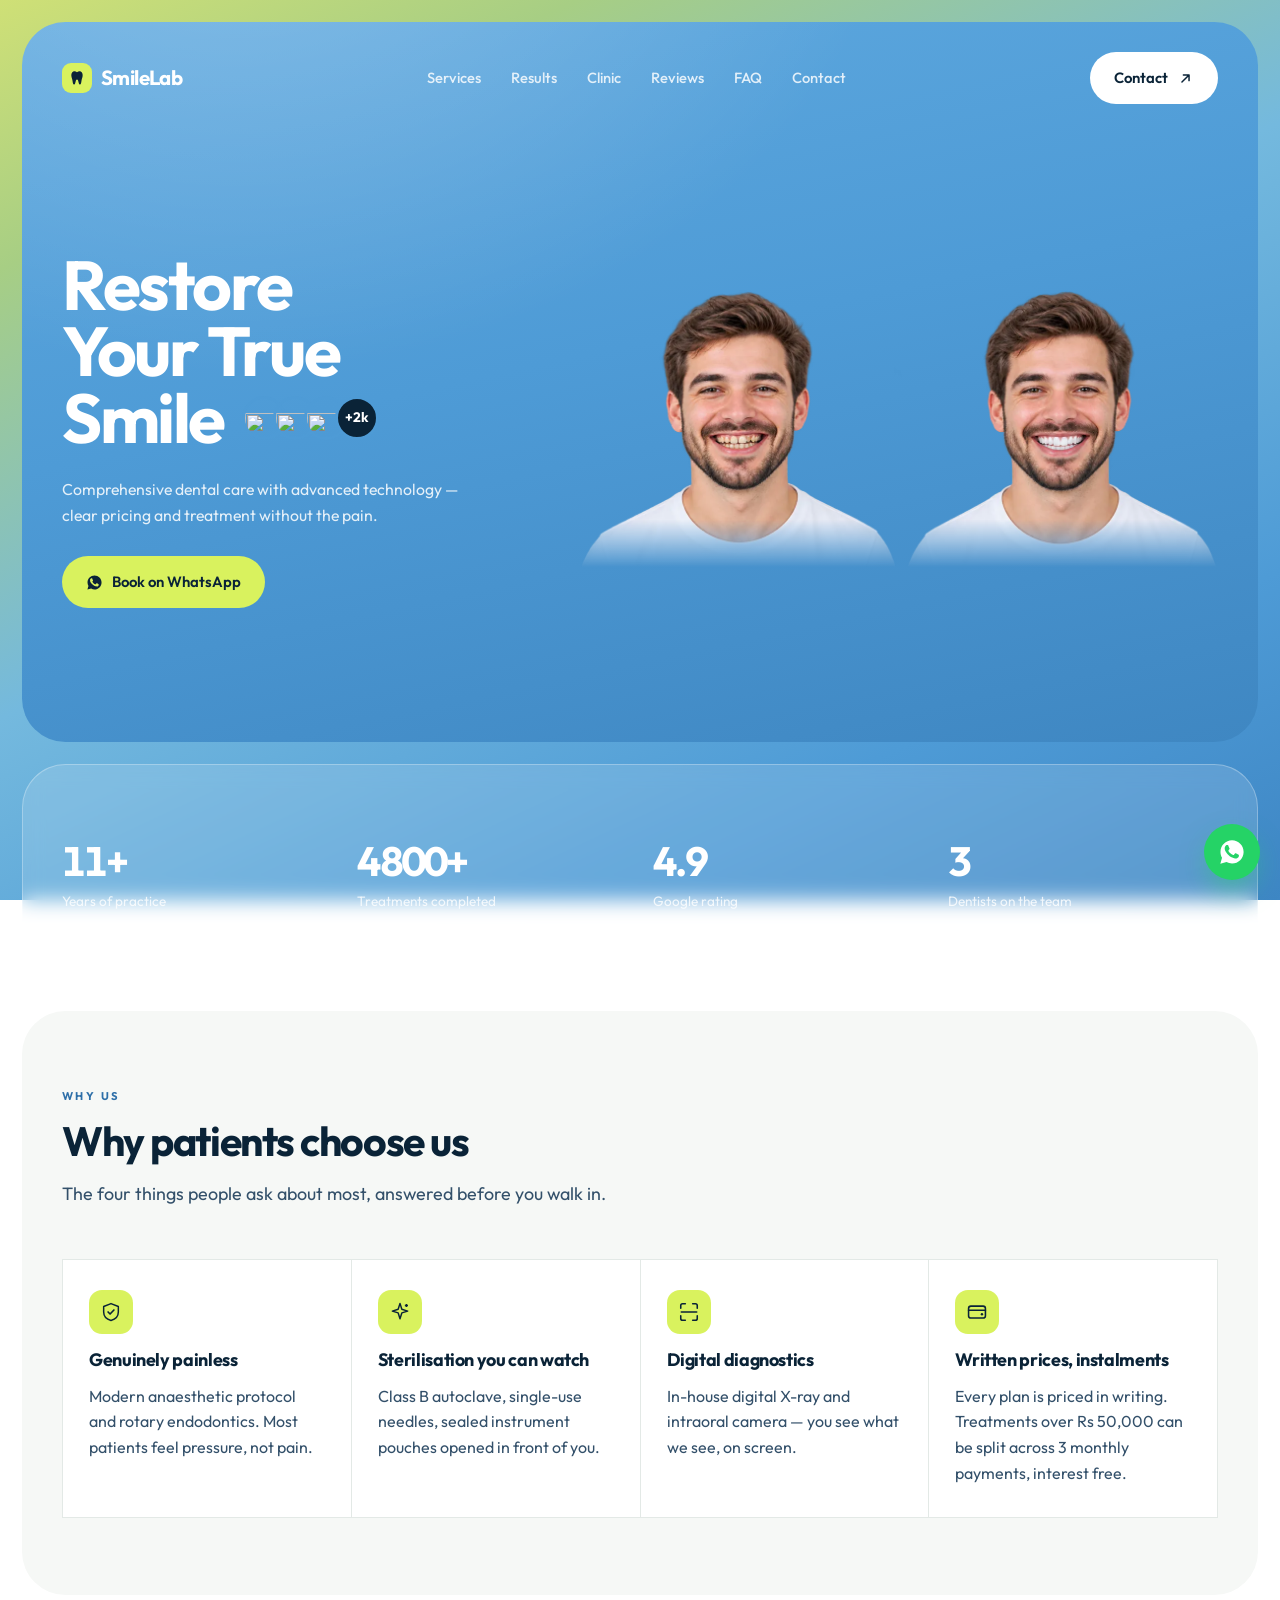
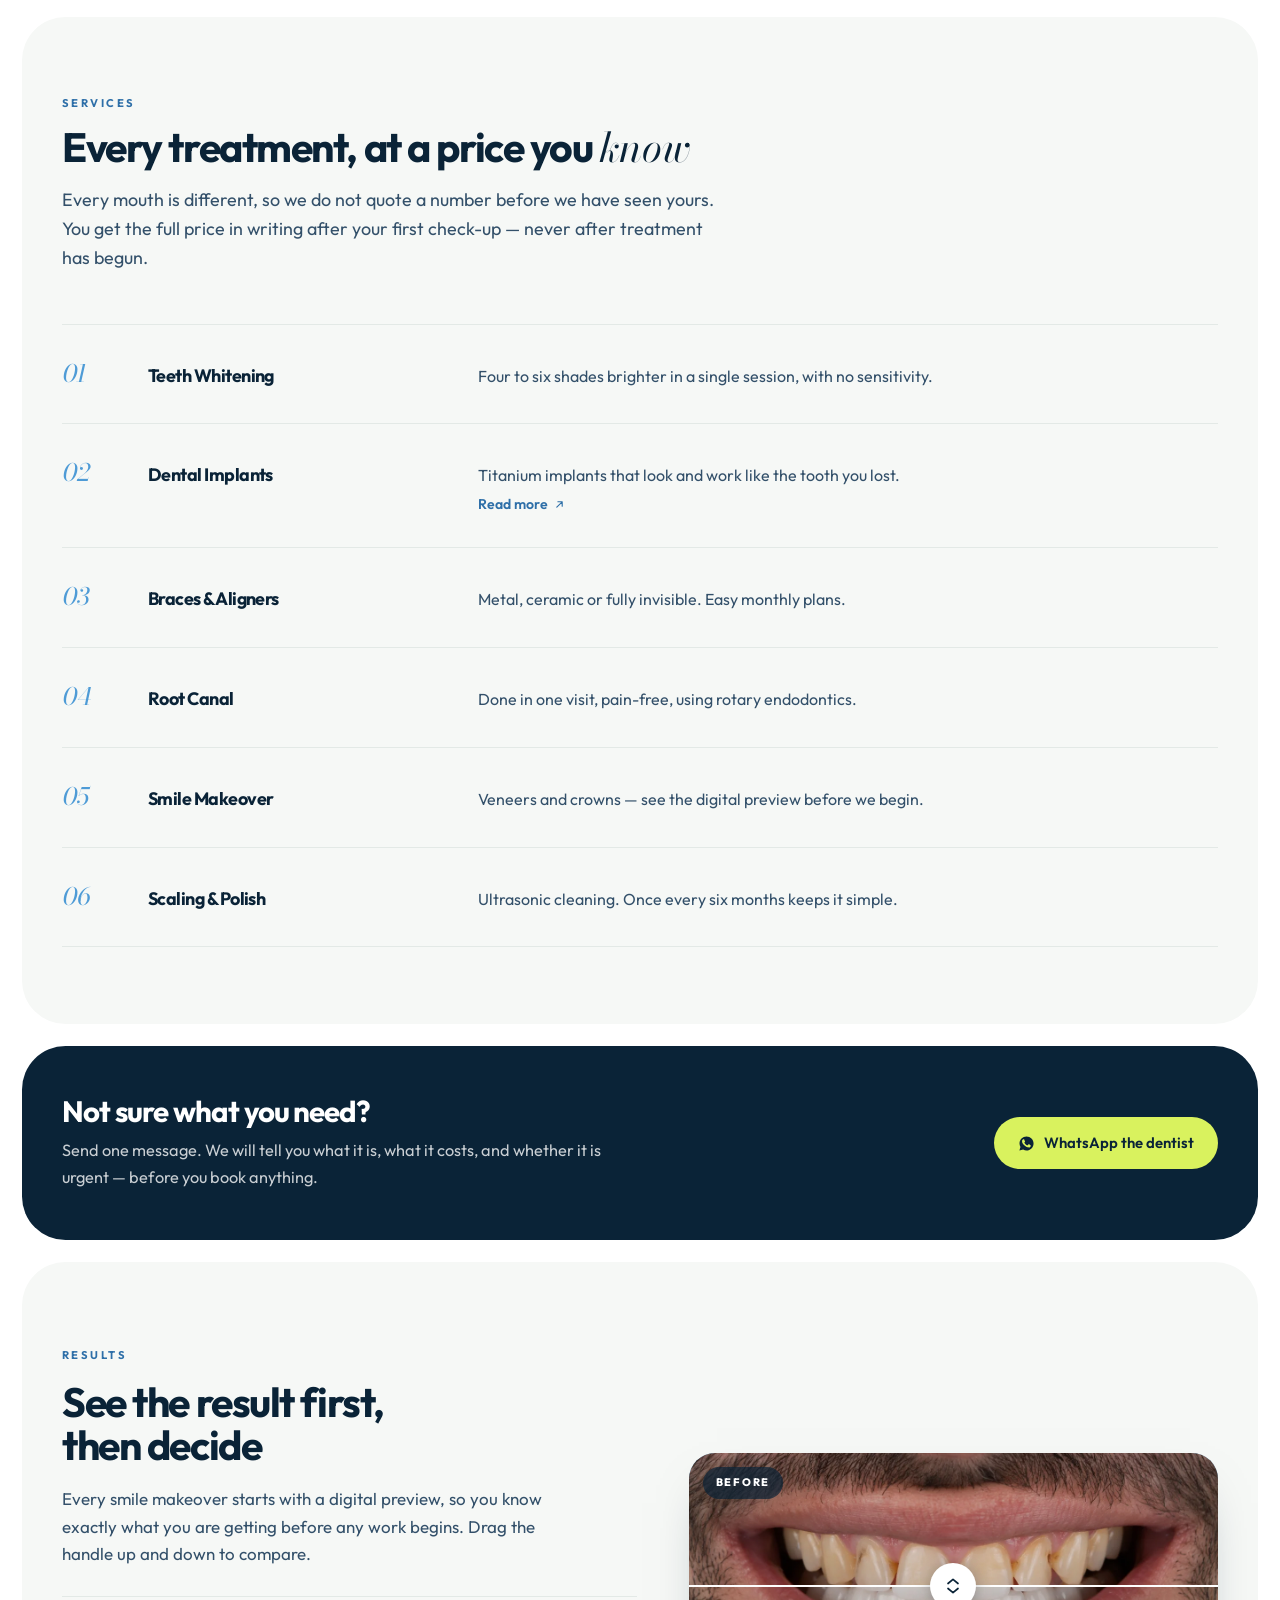
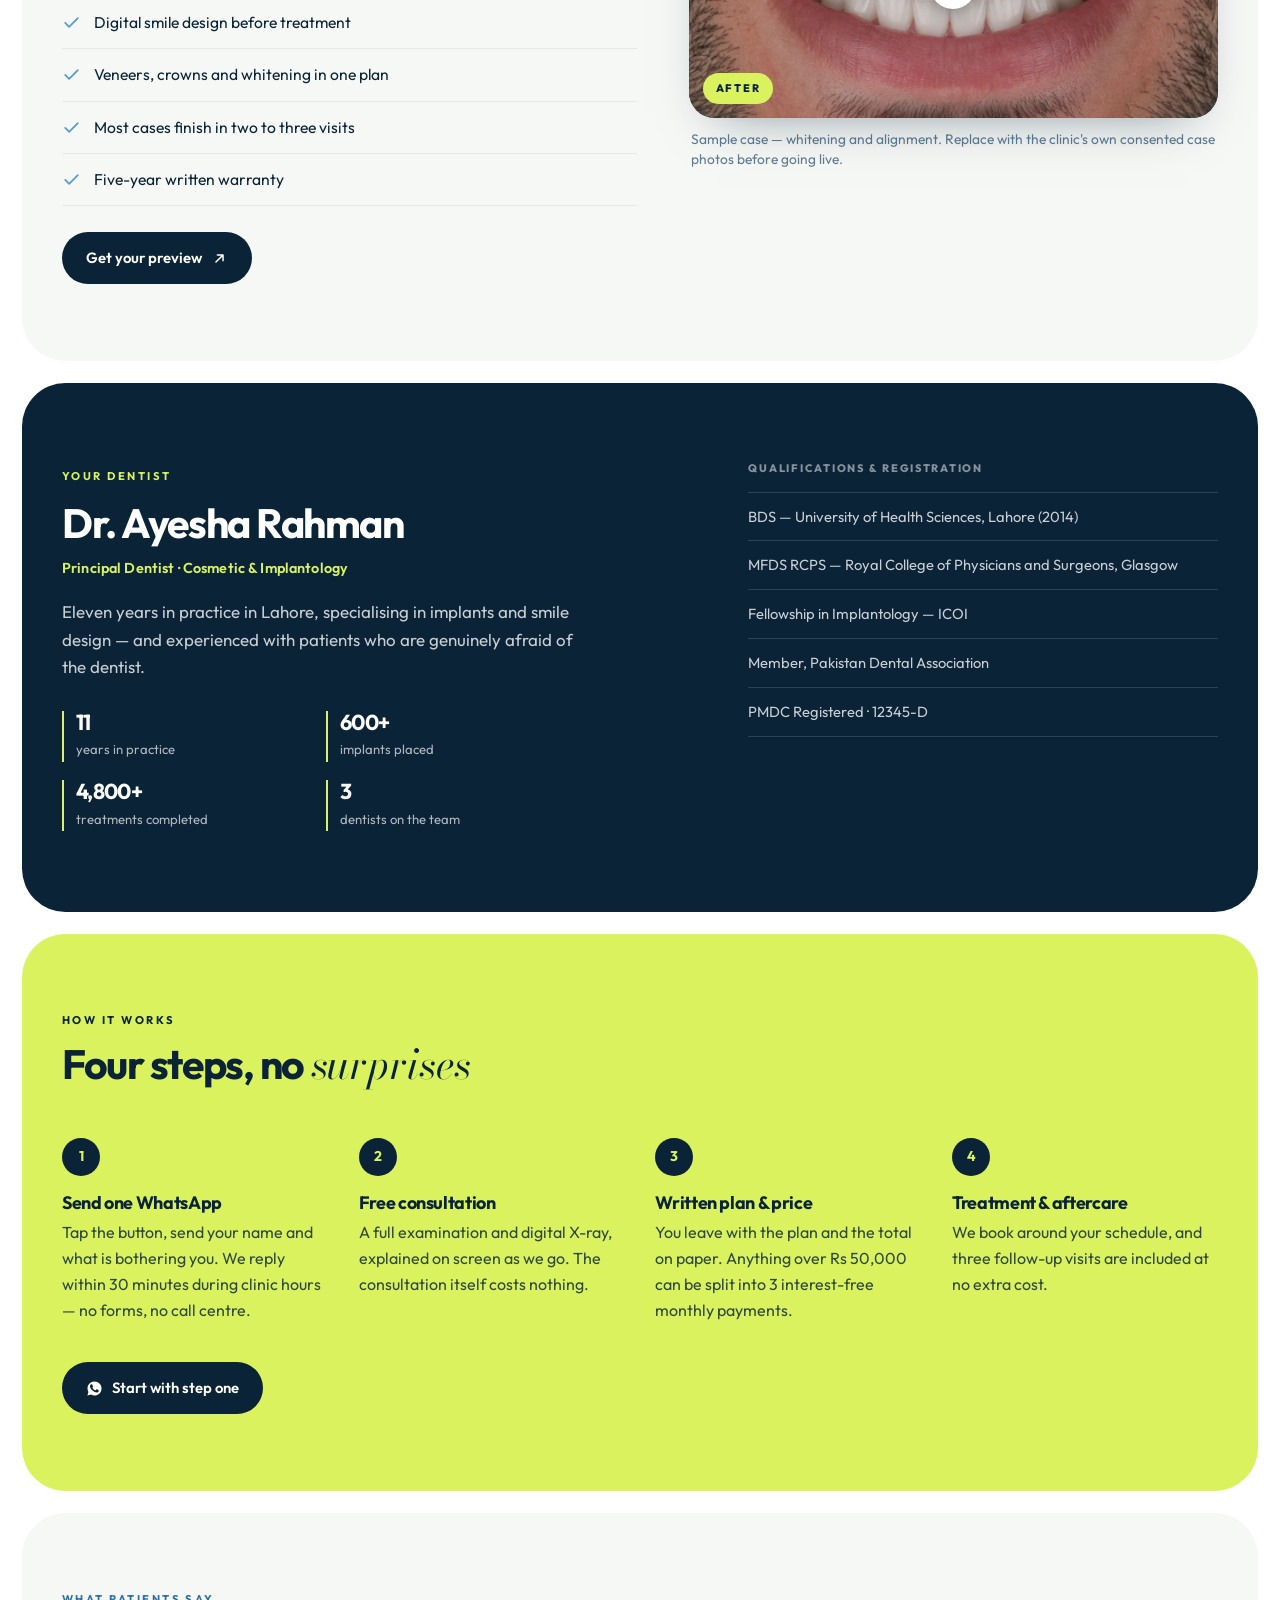
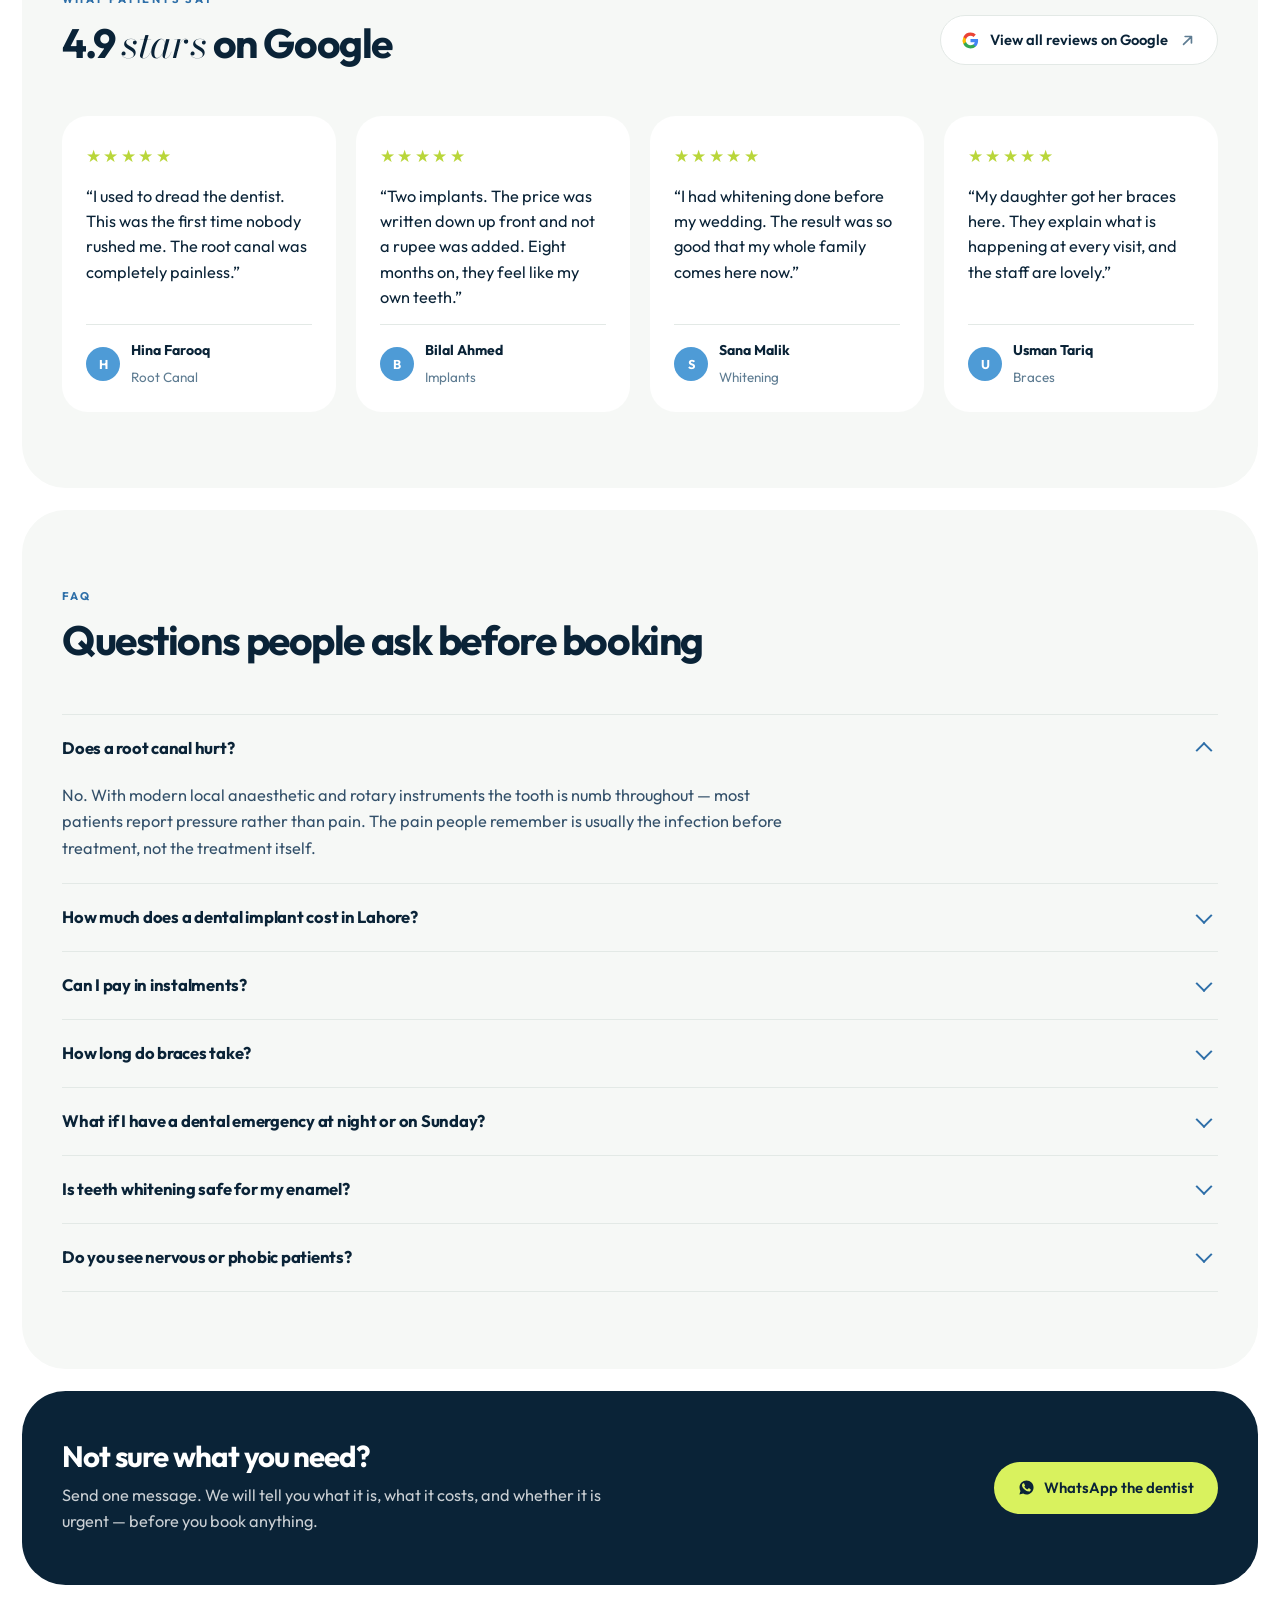
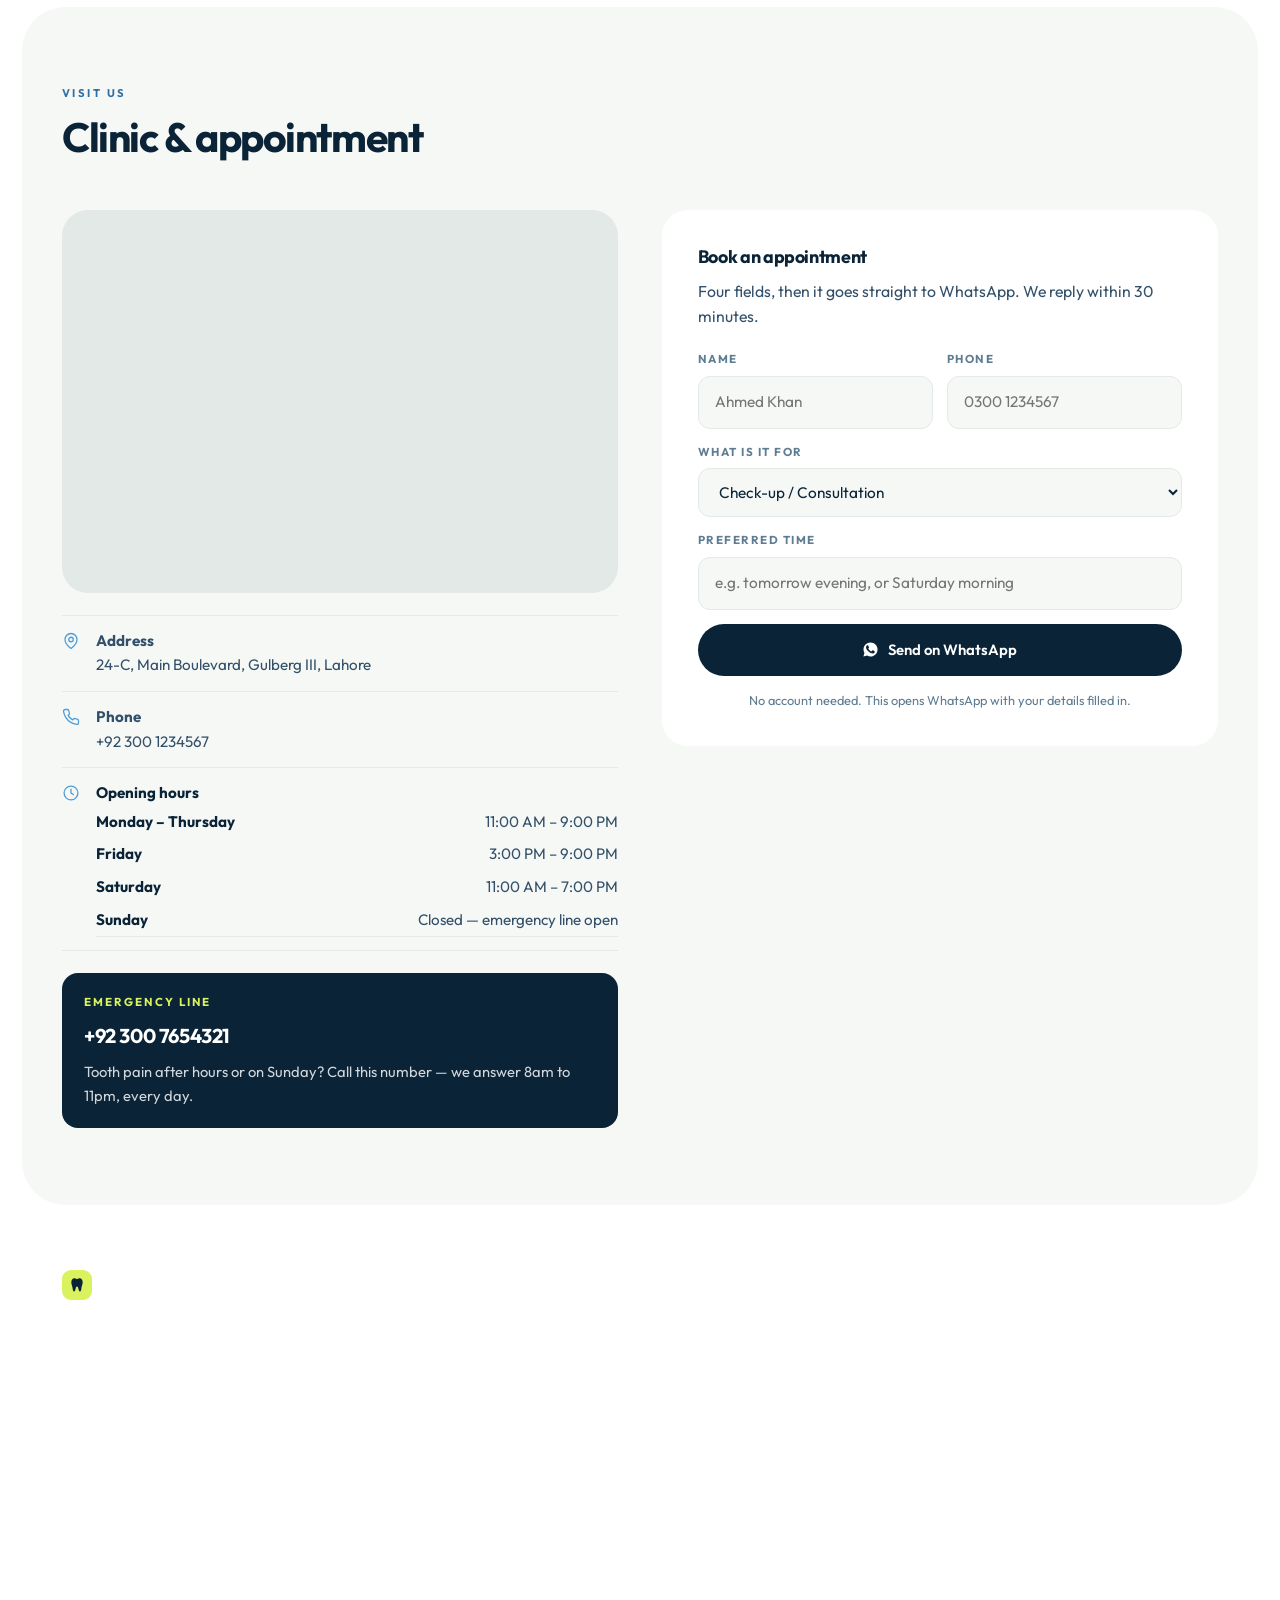
==== index.html @ 789d91a7 "Initial commit: SmileLab dentist template Reusable static landing page for dental clinics. Every cli" ====
<!doctype html>
<html lang="en">
<head>
<meta charset="utf-8">
<meta name="viewport" content="width=device-width, initial-scale=1">
<title>SmileLab — Cosmetic &amp; Implant Dentistry in Lahore</title>
<meta name="description" content="Cosmetic dentistry, dental implants, braces and whitening in Gulberg III, Lahore. Written prices, interest-free instalments and painless treatment. Eleven years in practice.">
<meta name="theme-color" content="#4E9BD6">
<meta property="og:title" content="SmileLab — Restore Your True Smile">
<meta property="og:description" content="Cosmetic &amp; implant dentistry in Lahore. Written prices, painless treatment, instalments available.">
<meta property="og:type" content="website">
<link rel="canonical" href="https://example.com/">

<link rel="preconnect" href="https://fonts.googleapis.com">
<link rel="preconnect" href="https://fonts.gstatic.com" crossorigin>
<link rel="preconnect" href="https://images.pexels.com" crossorigin>
<link rel="stylesheet" href="https://fonts.googleapis.com/css2?family=Bodoni+Moda:ital,opsz,wght@1,6..96,400;1,6..96,500&family=Outfit:wght@400;500;600;700;800&display=swap">
<link rel="stylesheet" href="assets/css/style.css">
</head>
<body>

<!-- ===== icons ===== -->
<svg width="0" height="0" style="position:absolute" aria-hidden="true" focusable="false">
  <symbol id="i-wa" viewBox="0 0 24 24"><path fill="currentColor" d="M12.04 2C6.58 2 2.13 6.45 2.13 11.91c0 1.75.46 3.45 1.32 4.95L2 22l5.25-1.38a9.9 9.9 0 0 0 4.79 1.22h.01c5.46 0 9.91-4.45 9.91-9.91S17.5 2 12.04 2m5.8 14.16c-.25.69-1.43 1.32-1.98 1.4-.53.08-1.19.11-1.92-.12-.44-.14-1.01-.33-1.74-.64-3.06-1.32-5.06-4.4-5.21-4.6-.15-.2-1.25-1.66-1.25-3.17s.79-2.25 1.07-2.56c.28-.31.61-.38.81-.38.2 0 .41 0 .58.01.19.01.44-.07.69.53.25.61.86 2.11.94 2.26.08.15.13.33.03.53-.1.2-.15.33-.3.5-.15.18-.31.39-.45.53-.15.15-.3.31-.13.61.17.3.76 1.25 1.63 2.03 1.12 1 2.06 1.31 2.36 1.46.3.15.47.13.65-.08.18-.2.75-.87.95-1.17.2-.3.4-.25.68-.15.28.1 1.77.83 2.07.99.3.15.5.22.58.35.07.13.07.74-.18 1.43"/></symbol>
  <symbol id="i-phone" viewBox="0 0 24 24"><path fill="none" stroke="currentColor" stroke-width="1.7" stroke-linecap="round" stroke-linejoin="round" d="M22 16.9v3a2 2 0 0 1-2.2 2 19.8 19.8 0 0 1-8.6-3.1 19.5 19.5 0 0 1-6-6A19.8 19.8 0 0 1 2.1 4.2 2 2 0 0 1 4.1 2h3a2 2 0 0 1 2 1.7c.1 1 .4 1.9.7 2.8a2 2 0 0 1-.4 2.1L8.1 9.9a16 16 0 0 0 6 6l1.3-1.3a2 2 0 0 1 2.1-.5c.9.4 1.8.6 2.8.7a2 2 0 0 1 1.7 2Z"/></symbol>
  <symbol id="i-pin" viewBox="0 0 24 24"><path fill="none" stroke="currentColor" stroke-width="1.7" stroke-linejoin="round" d="M20 10c0 6-8 12-8 12s-8-6-8-12a8 8 0 0 1 16 0Z"/><circle cx="12" cy="10" r="3" fill="none" stroke="currentColor" stroke-width="1.7"/></symbol>
  <symbol id="i-clock" viewBox="0 0 24 24"><circle cx="12" cy="12" r="9.2" fill="none" stroke="currentColor" stroke-width="1.7"/><path fill="none" stroke="currentColor" stroke-width="1.7" stroke-linecap="round" d="M12 7v5.2l3.2 1.9"/></symbol>
  <symbol id="i-check" viewBox="0 0 24 24"><path fill="none" stroke="currentColor" stroke-width="2.1" stroke-linecap="round" stroke-linejoin="round" d="m4 12.5 5 5 11-11"/></symbol>
  <symbol id="i-arrow" viewBox="0 0 24 24"><path fill="none" stroke="currentColor" stroke-width="2.1" stroke-linecap="round" stroke-linejoin="round" d="M7 17 17 7M9 7h8v8"/></symbol>
  <symbol id="i-arrows" viewBox="0 0 24 24"><path fill="none" stroke="currentColor" stroke-width="2" stroke-linecap="round" stroke-linejoin="round" d="m9 6-5 6 5 6m6-12 5 6-5 6"/></symbol>
  <symbol id="i-tooth" viewBox="0 0 24 24"><path fill="currentColor" d="M12 4.2c-1.6-1.2-3.4-1.6-4.9-.9C4.9 4.4 4 7.3 4.6 10c.5 2.3 1 3.3 1.4 5.6.3 1.9.4 4.4 1.8 4.9 1.5.6 1.9-1.9 2.4-4 .4-1.6.7-2.6 1.8-2.6s1.4 1 1.8 2.6c.5 2.1.9 4.6 2.4 4 1.4-.5 1.5-3 1.8-4.9.4-2.3.9-3.3 1.4-5.6.6-2.7-.3-5.6-2.5-6.7-1.5-.7-3.3-.3-4.9.9Z"/></symbol>
  <symbol id="i-shield" viewBox="0 0 24 24"><path fill="none" stroke="currentColor" stroke-width="1.6" stroke-linejoin="round" d="M12 2.8 20 6v6c0 4.6-3.4 8-8 9.2-4.6-1.2-8-4.6-8-9.2V6Z"/><path fill="none" stroke="currentColor" stroke-width="1.8" stroke-linecap="round" stroke-linejoin="round" d="m8.8 12 2.2 2.2 4.2-4.4"/></symbol>
  <symbol id="i-sparkle" viewBox="0 0 24 24"><path fill="none" stroke="currentColor" stroke-width="1.6" stroke-linejoin="round" d="M12 2.6 14 9l6.4 2-6.4 2-2 6.4-2-6.4L3.6 11 10 9Z"/><path fill="none" stroke="currentColor" stroke-width="1.6" d="M19 3.2v3.4M17.3 4.9h3.4"/></symbol>
  <symbol id="i-scan" viewBox="0 0 24 24"><path fill="none" stroke="currentColor" stroke-width="1.7" stroke-linecap="round" stroke-linejoin="round" d="M3 8V5a2 2 0 0 1 2-2h3m8 0h3a2 2 0 0 1 2 2v3m0 8v3a2 2 0 0 1-2 2h-3M8 21H5a2 2 0 0 1-2-2v-3"/><path fill="none" stroke="currentColor" stroke-width="1.7" stroke-linecap="round" d="M3.6 12h16.8"/></symbol>
  <symbol id="i-wallet" viewBox="0 0 24 24"><rect x="2.8" y="5.6" width="18.4" height="13" rx="2.6" fill="none" stroke="currentColor" stroke-width="1.7"/><path fill="none" stroke="currentColor" stroke-width="1.7" stroke-linecap="round" d="M2.8 10h18.4"/><circle cx="17.4" cy="14.4" r="1.3" fill="currentColor"/></symbol>
  <symbol id="i-google" viewBox="0 0 24 24"><path fill="#4285F4" d="M21.6 12.23c0-.71-.06-1.4-.18-2.05H12v3.88h5.38a4.6 4.6 0 0 1-2 3.02v2.5h3.24c1.89-1.74 2.98-4.3 2.98-7.35"/><path fill="#34A853" d="M12 22c2.7 0 4.96-.9 6.62-2.42l-3.24-2.5c-.9.6-2.04.96-3.38.96-2.6 0-4.8-1.76-5.59-4.12H3.06v2.59A10 10 0 0 0 12 22"/><path fill="#FBBC05" d="M6.41 13.92a6 6 0 0 1 0-3.84V7.49H3.06a10 10 0 0 0 0 9.02z"/><path fill="#EA4335" d="M12 5.94c1.47 0 2.79.51 3.83 1.5l2.87-2.87C16.95 2.98 14.7 2 12 2a10 10 0 0 0-8.94 5.49l3.35 2.59C7.2 7.72 9.4 5.94 12 5.94"/></symbol>
</svg>

<div class="shell">

<!-- ================= HERO ================= -->
<header class="hero" id="top">
  <nav class="nav">
    <a class="logo" href="#top">
      <span class="logo__mark"><svg><use href="#i-tooth"></use></svg></span>
      <span data-bind="name">SmileLab</span>
    </a>
    <div class="nav__links" id="nav-links">
      <a href="#services">Services</a>
      <a href="#results">Results</a>
      <a href="#clinic">Clinic</a>
      <a href="#reviews">Reviews</a>
      <a href="#faq">FAQ</a>
      <a href="#book">Contact</a>
    </div>
    <a class="btn btn--white nav__cta" data-wa href="#book">Contact <svg><use href="#i-arrow"></use></svg></a>
    <button class="burger" id="nav-toggle" type="button"
            aria-label="Open menu" aria-expanded="false" aria-controls="nav-links">
      <span></span><span></span><span></span>
    </button>
  </nav>

  <div class="hero__body">
    <div class="hero__copy">
      <h1 class="reveal">
        <span data-bind="hero.line1">Restore</span><br>
        <span data-bind="hero.line2">Your True</span><br>
        <span class="row">
          <span data-bind="hero.line3">Smile</span>
          <span class="avatars" id="avatars"></span>
        </span>
      </h1>
      <p class="hero__text reveal" style="--d:120ms" data-bind="hero.text"></p>
      <div class="hero__actions reveal" style="--d:200ms">
        <a class="btn btn--lime" data-wa href="#book"><svg><use href="#i-wa"></use></svg> Book on WhatsApp</a>
      </div>
    </div>

    <!-- before/after case photo — balances the 3D with something verifiable -->
    <figure class="hero__photo reveal" style="--d:280ms">
      <img id="hero-photo-img" alt="The same patient before and after whitening and alignment treatment" loading="eager" decoding="async">
    </figure>
  </div>
</header>

<!-- ================= STATS ================= -->
<section class="panel panel--glass">
  <div class="strip reveal" id="stats"></div>
</section>

<!-- ================= WHY US ================= -->
<section class="panel panel--white" id="why">
  <div class="head reveal">
    <span class="eyebrow">Why us</span>
    <h2 id="why-title"></h2>
    <p id="why-text"></p>
  </div>
  <div class="why" id="why-grid"></div>
</section>

<!-- ================= SERVICES ================= -->
<section class="panel panel--white" id="services">
  <div class="head reveal">
    <span class="eyebrow">Services</span>
    <h2>Every treatment, at a price you <span class="serif">know</span></h2>
    <p id="services-note"></p>
  </div>
  <div id="services-list"></div>
</section>

<!-- ============ CTA BAND ============ -->
<section class="panel cta reveal" id="cta-1"></section>

<!-- ================= RESULTS ================= -->
<section class="panel panel--white" id="results">
  <div class="results">
    <div class="reveal">
      <span class="eyebrow" style="color:var(--sky-dp)">Results</span>
      <h2 id="results-title" style="margin-top:14px"></h2>
      <p class="results__lede" id="results-text"></p>
      <ul id="results-points"></ul>
      <a class="btn btn--ink" data-wa href="#book" style="margin-top:26px">Get your preview <svg><use href="#i-arrow"></use></svg></a>
    </div>

    <div class="reveal" style="--d:140ms">
      <div class="ba" id="ba" role="slider" tabindex="0" aria-orientation="vertical"
           aria-label="Before and after comparison — drag the handle up or down"
           aria-valuemin="0" aria-valuemax="100" aria-valuenow="50">
        <div class="ba__layer" id="ba-before"></div>
        <div class="ba__layer ba__layer--after" id="ba-after"></div>
        <span class="ba__tag ba__tag--l">Before</span>
        <span class="ba__tag ba__tag--r">After</span>
        <div class="ba__handle" id="ba-handle">
          <span class="ba__knob"><svg><use href="#i-arrows"></use></svg></span>
        </div>
      </div>
      <p class="ba__caption" id="ba-caption"></p>
    </div>
  </div>
</section>

<!-- ================= CLINIC / DOCTOR ================= -->
<section class="panel panel--ink" id="clinic">
  <div class="doc">
    <div class="reveal">
      <span class="eyebrow" style="color:var(--lime)">Your dentist</span>
      <h2 style="margin-top:14px" data-bind="clinic.doctor"></h2>
      <p class="doc__role" data-bind="clinic.role"></p>
      <p class="doc__bio" data-bind="clinic.bio"></p>
      <div class="doc__facts" id="doc-facts"></div>
    </div>
    <div class="reveal" style="--d:140ms">
      <span class="doc__credlabel">Qualifications &amp; registration</span>
      <ul class="doc__creds" id="creds"></ul>
    </div>
  </div>
</section>

<!-- ================= PROCESS ================= -->
<section class="panel panel--lime">
  <div class="head reveal">
    <span class="eyebrow">How it works</span>
    <h2>Four steps, no <span class="serif">surprises</span></h2>
  </div>
  <div class="proc" id="process"></div>
  <div class="proc__cta reveal">
    <a class="btn btn--ink" data-wa href="#book"><svg><use href="#i-wa"></use></svg> Start with step one</a>
  </div>
</section>

<!-- ================= REVIEWS ================= -->
<section class="panel panel--white" id="reviews">
  <div class="head head--row reveal">
    <div>
      <span class="eyebrow">What patients say</span>
      <h2>4.9 <span class="serif">stars</span> on Google</h2>
    </div>
    <a class="glink" id="google-link" target="_blank" rel="noopener">
      <svg><use href="#i-google"></use></svg>
      <span>View all reviews on Google</span>
      <svg class="glink__arr"><use href="#i-arrow"></use></svg>
    </a>
  </div>
  <div class="rev" id="reviews-grid"></div>
</section>

<!-- ================= FAQ ================= -->
<section class="panel panel--white" id="faq">
  <div class="head reveal">
    <span class="eyebrow">FAQ</span>
    <h2 id="faq-title"></h2>
  </div>
  <div class="faq" id="faq-list"></div>
</section>

<!-- ============ CTA BAND ============ -->
<section class="panel cta reveal" id="cta-2"></section>

<!-- ================= BOOK ================= -->
<section class="panel panel--white" id="book">
  <div class="head reveal">
    <span class="eyebrow">Visit us</span>
    <h2>Clinic &amp; appointment</h2>
  </div>
  <div class="book">
    <div class="reveal">
      <div class="map" id="map-wrap">
        <iframe id="map" title="Map to the clinic" loading="lazy" referrerpolicy="no-referrer-when-downgrade"></iframe>
        <button class="map__veil" id="map-veil" type="button">Click to interact with the map</button>
      </div>
      <ul class="info">
        <li><svg><use href="#i-pin"></use></svg><span><b>Address</b><span data-bind="address"></span></span></li>
        <li><svg><use href="#i-phone"></use></svg><span><b>Phone</b><a data-tel href="#"><span data-bind="phone"></span></a></span></li>
        <li><svg><use href="#i-clock"></use></svg><div><b>Opening hours</b><ul class="hours" id="hours"></ul></div></li>
      </ul>
      <div class="emerg" id="emergency"></div>
    </div>

    <form class="form reveal" id="booking-form" style="--d:120ms" novalidate>
      <h3>Book an appointment</h3>
      <p class="form__lede">Four fields, then it goes straight to WhatsApp. We reply within 30 minutes.</p>
      <div class="form__row">
        <div class="field"><label for="f-name">Name</label><input id="f-name" type="text" autocomplete="name" placeholder="Ahmed Khan" required></div>
        <div class="field"><label for="f-phone">Phone</label><input id="f-phone" type="tel" autocomplete="tel" placeholder="0300 1234567" required></div>
      </div>
      <div class="field"><label for="f-service">What is it for</label><select id="f-service"></select></div>
      <div class="field"><label for="f-when">Preferred time</label><input id="f-when" type="text" placeholder="e.g. tomorrow evening, or Saturday morning"></div>
      <button class="btn btn--ink" type="submit"><svg><use href="#i-wa"></use></svg> Send on WhatsApp</button>
      <small>No account needed. This opens WhatsApp with your details filled in.</small>
    </form>
  </div>
</section>

<!-- ================= FOOTER ================= -->
<footer class="foot">
  <div class="foot__grid">
    <div>
      <a class="logo" href="#top" style="margin-bottom:14px">
        <span class="logo__mark"><svg><use href="#i-tooth"></use></svg></span>
        <span data-bind="name"></span>
      </a>
      <p class="foot__tag" data-bind="tagline"></p>
      <ul class="socials" id="socials"></ul>
    </div>
    <div><h4>Services</h4><ul id="foot-services"></ul></div>
    <div><h4>Contact</h4><ul>
      <li><a data-tel href="#"><span data-bind="phone"></span></a></li>
      <li><a data-mail href="#"><span data-bind="email"></span></a></li>
      <li><span data-bind="address"></span></li>
      <li><a data-tel-emergency href="#">Emergency: <span data-bind="emergency.phone"></span></a></li>
    </ul></div>
  </div>
  <div class="foot__bar">
    <span>© <span id="year"></span> <span data-bind="name"></span></span>
    <span>Demo photos from Pexels — replace with the client&rsquo;s own</span>
  </div>
</footer>

</div><!-- /shell -->

<a class="fab" data-wa href="#book" aria-label="WhatsApp"><svg><use href="#i-wa"></use></svg></a>
<div class="callbar">
  <a data-tel href="#"><svg><use href="#i-phone"></use></svg> Call</a>
  <a data-wa href="#book"><svg><use href="#i-wa"></use></svg> WhatsApp</a>
</div>

<script src="assets/js/data.js"></script>
<script src="assets/js/app.js"></script>
</body>
</html>
---- assets/css/style.css ----
/* =============================================================
   SmileLab — playful clinical
   Gradient ground · blue hero card · lime accent · Outfit + Bodoni
   Deliberately a single-look design — no dark mode.
   ============================================================= */

:root {
  --lime:     #D9F25E;
  --lime-dp:  #B9D63A;
  --sky:      #4E9BD6;
  --sky-lt:   #7FC0EA;
  --sky-dp:   #2E6FA8;
  --ink:      #0A2337;
  --ink-2:    #33506A;
  --ink-3:    #5E7C92;
  --paper:    #F6F8F6;
  --white:    #FFFFFF;
  --line:     #E3E9E6;

  --grad: linear-gradient(155deg, #CFE076 0%, #A7CE84 18%, #74B9DE 48%, #4E9BD6 78%, #3E86C4 100%);

  --f-sans: "Outfit", -apple-system, BlinkMacSystemFont, "Segoe UI", sans-serif;
  --f-serif: "Bodoni Moda", Georgia, "Times New Roman", serif;

  /* Radii scale with the viewport — a fixed 44px corner is most of a
     360px card's width and reads as a blob on a phone. */
  --r-xl: clamp(22px, 3.4vw, 44px);
  --r-lg: clamp(16px, 2.2vw, 26px);
  --r-md: clamp(12px, 1.5vw, 16px);
  --shell: 1440px;
  --pad: clamp(18px, 3.2vw, 40px);
  --ease: cubic-bezier(.22, 1, .36, 1);
}

*, *::before, *::after { box-sizing: border-box; }

html { scroll-behavior: smooth; -webkit-text-size-adjust: 100%; }
@media (prefers-reduced-motion: reduce) { html { scroll-behavior: auto; } }

body {
  margin: 0;
  min-height: 100%;
  background: var(--grad) fixed;
  color: var(--ink);
  font-family: var(--f-sans);
  font-size: 17px;
  line-height: 1.62;
  -webkit-font-smoothing: antialiased;
  overflow-x: hidden;
}

img { display: block; max-width: 100%; }
a { color: inherit; text-decoration: none; }
button { font: inherit; cursor: pointer; }
:focus-visible { outline: 3px solid var(--lime); outline-offset: 3px; border-radius: 4px; }

.shell { max-width: var(--shell); margin: 0 auto; padding: 0 clamp(12px, 2vw, 22px); }

/* ---------- type ---------- */
h1, h2, h3 { margin: 0; font-family: var(--f-sans); font-weight: 700; letter-spacing: -.035em; text-wrap: balance; }
h1 { font-size: clamp(2.4rem, 5.4vw, 4.4rem); line-height: .96; }
h2 { font-size: clamp(1.7rem, 3.2vw, 2.6rem); line-height: 1.06; }
h3 { font-size: 1.12rem; line-height: 1.25; letter-spacing: -.02em; }
p { margin: 0 0 1em; }

.serif { font-family: var(--f-serif); font-style: italic; font-weight: 400; letter-spacing: -.01em; }

.eyebrow {
  font-size: .7rem;
  font-weight: 700;
  letter-spacing: .22em;
  text-transform: uppercase;
}

/* ---------- buttons ---------- */
.btn {
  display: inline-flex;
  align-items: center;
  gap: 9px;
  padding: 14px 24px;
  border: 0;
  border-radius: 100px;
  font-size: .93rem;
  font-weight: 600;
  transition: transform .3s var(--ease), background-color .25s, color .25s;
}
.btn:hover { transform: translateY(-2px); }
.btn svg { width: 17px; height: 17px; }
.btn--lime  { background: var(--lime); color: var(--ink); }
.btn--lime:hover { background: #E4FA78; }
.btn--white { background: var(--white); color: var(--ink); }
.btn--ink   { background: var(--ink); color: var(--white); }
.btn--ink:hover { background: #14344B; }
.btn--glass {
  background: rgba(255, 255, 255, .16);
  color: var(--white);
  box-shadow: inset 0 0 0 1px rgba(255, 255, 255, .3);
  backdrop-filter: blur(8px);
}
.btn--glass:hover { background: rgba(255, 255, 255, .26); }

/* =============================================================
   HERO CARD
   ============================================================= */
.hero {
  position: relative;
  margin-top: clamp(12px, 2vw, 22px);
  border-radius: var(--r-xl);
  background: linear-gradient(168deg, #5FA9DF 0%, #4E9BD6 46%, #3F87C2 100%);
  overflow: hidden;
  min-height: min(80vh, 780px);
  /* svh ignores the mobile browser's collapsing toolbar, so the hero
     doesn't jump as the address bar hides. Falls back to vh above. */
  min-height: min(80svh, 780px);
  display: flex;
  flex-direction: column;
  isolation: isolate;
}
.hero::before {
  /* light falling from above */
  content: "";
  position: absolute;
  inset: -30% 20% auto -10%;
  height: 90%;
  background: radial-gradient(ellipse at 30% 0%, rgba(255,255,255,.28), transparent 62%);
  pointer-events: none;
  z-index: 1;
}

/* --- nav --- */
.nav {
  position: relative;
  z-index: 6;
  display: flex;
  align-items: center;
  gap: 26px;
  padding: clamp(18px, 2.4vw, 30px) var(--pad) 0;
}
.logo { display: flex; align-items: center; gap: 9px; color: var(--white); font-weight: 700; font-size: 1.28rem; letter-spacing: -.03em; }
.logo__mark {
  width: 30px; height: 30px;
  display: grid; place-items: center;
  background: var(--lime);
  border-radius: 9px;
  color: var(--ink);
}
.logo__mark svg { width: 18px; height: 18px; }

.nav__links { display: flex; gap: 26px; margin: 0 auto; }
.nav__links a {
  color: rgba(255, 255, 255, .82);
  font-size: .92rem;
  font-weight: 500;
  padding: 6px 2px;
  transition: color .2s;
  position: relative;
}
.nav__links a::after {
  content: ""; position: absolute; left: 0; right: 0; bottom: 0;
  height: 2px; background: var(--lime);
  transform: scaleX(0); transform-origin: left;
  transition: transform .35s var(--ease);
}
.nav__links a:hover { color: #fff; }
.nav__links a:hover::after { transform: scaleX(1); }
/* the burger only exists below 940px — see the responsive pass at the end */
.burger { display: none; }

/* --- hero body --- */
.hero__body {
  position: relative;
  z-index: 5;
  flex: 1;
  display: grid;
  grid-template-columns: minmax(0, 1fr) auto;
  align-items: center;
  gap: 30px;
  padding: clamp(30px, 5vw, 60px) var(--pad) clamp(28px, 4vw, 46px);
}
.hero__copy { max-width: 640px; }

.hero h1 { color: var(--white); }
.hero h1 .row { display: flex; align-items: center; gap: 18px; flex-wrap: wrap; }

.hero__text {
  color: rgba(255, 255, 255, .85);
  font-size: .99rem;
  max-width: 40ch;
  margin: 26px 0 28px;
}
.hero__text b { color: var(--white); font-weight: 600; }

.hero__actions { display: flex; flex-wrap: wrap; gap: 12px; }

/* avatar cluster */
.avatars { display: flex; align-items: center; }
.avatars img, .avatars .more {
  width: 44px; height: 44px;
  border-radius: 50%;
  border: 3px solid var(--sky);
  object-fit: cover;
  margin-left: -13px;
}
.avatars img:first-child { margin-left: 0; }
.avatars .more {
  display: grid; place-items: center;
  background: var(--ink);
  color: var(--white);
  font-size: .86rem;
  font-weight: 700;
  letter-spacing: -.02em;
}
@media (max-width: 620px) { .avatars img, .avatars .more { width: 36px; height: 36px; } }

/* =============================================================
   PANELS on the gradient
   ============================================================= */
.panel {
  border-radius: var(--r-xl);
  margin-top: clamp(12px, 2vw, 22px);
  padding: clamp(38px, 6vw, 86px) var(--pad);
  position: relative;
  overflow: hidden;
}
.panel--white { background: var(--paper); }
.panel--ink   { background: var(--ink); color: rgba(255,255,255,.78); }
.panel--lime  { background: var(--lime); }
.panel--glass {
  background: rgba(255, 255, 255, .14);
  box-shadow: inset 0 0 0 1px rgba(255, 255, 255, .28);
  backdrop-filter: blur(10px);
  color: var(--white);
}

.head { max-width: 60ch; margin-bottom: clamp(30px, 4vw, 54px); }
.head .eyebrow { color: var(--sky-dp); margin-bottom: 14px; display: block; }
.panel--ink .head .eyebrow, .panel--glass .head .eyebrow { color: var(--lime); }
.panel--lime .head .eyebrow { color: var(--ink); }
.head p { color: var(--ink-2); font-size: 1.12rem; margin: 16px 0 0; max-width: 60ch; }
.panel--ink .head p, .panel--glass .head p { color: rgba(255,255,255,.75); }

/* ---------- stats strip ---------- */
.strip { display: grid; grid-template-columns: repeat(4, 1fr); gap: clamp(14px, 2vw, 30px); }
.strip .v { font-size: clamp(1.8rem, 3.2vw, 2.6rem); font-weight: 700; letter-spacing: -.045em; line-height: 1; font-variant-numeric: tabular-nums; }
.strip .l { font-size: .85rem; opacity: .8; margin-top: 8px; }
@media (max-width: 700px) { .strip { grid-template-columns: repeat(2, 1fr); row-gap: 26px; } }

/* ---------- services: editorial list, not a card grid ---------- */
.svc {
  display: grid;
  grid-template-columns: 62px minmax(0, 0.62fr) minmax(0, 1.5fr);
  gap: 24px;
  align-items: baseline;
  padding: clamp(20px, 2.6vw, 30px) 0;
  border-top: 1px solid var(--line);
  transition: background-color .35s var(--ease), padding-left .35s var(--ease);
}
.svc:last-child { border-bottom: 1px solid var(--line); }
.svc:hover { background: var(--white); padding-left: 18px; }
.svc__n { font-family: var(--f-serif); font-style: italic; font-size: 1.5rem; color: var(--sky); }
.svc h3 { letter-spacing: -.03em; }
.svc p { margin: 0; color: var(--ink-2); font-size: 1.0rem; }
@media (max-width: 860px) {
  .svc { grid-template-columns: 48px minmax(0, 1fr); row-gap: 8px; }
  /* the text and "read more" live in .svc__body — the <p> inside it is not
     a grid item, so targeting the <p> here placed nothing and left the copy
     stranded in the 48px number column */
  .svc__body { grid-column: 2; }
}

/* ---------- results: large portrait + serif ---------- */
.results { display: grid; grid-template-columns: minmax(0, 1fr) minmax(0, .92fr); gap: clamp(26px, 4vw, 60px); align-items: center; }
@media (max-width: 900px) { .results { grid-template-columns: 1fr; } }
.results h2 { white-space: pre-line; }
.results ul { list-style: none; margin: 28px 0 0; padding: 0; }
.results li {
  display: flex; gap: 13px; align-items: flex-start;
  padding: 13px 0;
  border-top: 1px solid var(--line);
  font-size: .98rem;
}
.results li:last-child { border-bottom: 1px solid var(--line); }
.results li svg { width: 19px; height: 19px; flex: none; color: var(--sky); margin-top: 3px; }

/* ---------- clinic / doctor ---------- */
.doc { display: grid; grid-template-columns: minmax(0, 1.15fr) minmax(0, .85fr); gap: clamp(26px, 4vw, 64px); align-items: start; }
@media (max-width: 900px) { .doc { grid-template-columns: 1fr; } }
.doc h2 { color: var(--white); }
.doc__credlabel {
  display: block;
  font-size: .68rem; font-weight: 800; letter-spacing: .16em; text-transform: uppercase;
  color: rgba(255, 255, 255, .5);
}
.doc__role { color: var(--lime); font-weight: 600; font-size: .9rem; letter-spacing: .01em; margin: 12px 0 18px; }
.doc__creds { list-style: none; margin: 14px 0 0; padding: 0; }
.doc__creds li { padding: 12px 0; border-top: 1px solid rgba(255,255,255,.14); font-size: .92rem; }
.doc__creds li:last-child { border-bottom: 1px solid rgba(255,255,255,.14); }

/* ---------- process ---------- */
.proc { display: grid; grid-template-columns: repeat(4, 1fr); gap: clamp(16px, 2.4vw, 34px); }
@media (max-width: 860px) { .proc { grid-template-columns: repeat(2, 1fr); row-gap: 30px; } }
@media (max-width: 520px) { .proc { grid-template-columns: 1fr; } }
.step__n {
  width: 38px; height: 38px;
  border-radius: 50%;
  background: var(--ink);
  color: var(--lime);
  display: grid; place-items: center;
  font-weight: 700; font-size: .88rem;
  margin-bottom: 16px;
}
.step h3 { margin-bottom: 6px; }
.step p { margin: 0; color: rgba(10, 35, 55, .82); font-size: 1.0rem; }

/* ---------- reviews ---------- */
.rev { display: grid; grid-template-columns: repeat(auto-fit, minmax(260px, 1fr)); gap: clamp(14px, 1.6vw, 20px); }
.rev article {
  background: var(--white);
  border-radius: var(--r-lg);
  padding: 26px 24px 22px;
  display: flex; flex-direction: column; gap: 14px;
}
.rev .stars { color: var(--lime-dp); letter-spacing: .14em; }
.rev p { margin: 0; flex: 1; font-size: 1.02rem; line-height: 1.55; }
.rev footer { display: flex; align-items: center; gap: 11px; padding-top: 14px; border-top: 1px solid var(--line); }
.rev .av { width: 34px; height: 34px; border-radius: 50%; background: var(--sky); color: #fff; display: grid; place-items: center; font-weight: 700; font-size: .8rem; }
.rev .who b { display: block; font-size: .88rem; }
.rev .who span { font-size: .84rem; color: var(--ink-3); }

/* ---------- booking ---------- */
.book { display: grid; grid-template-columns: minmax(0, 1fr) minmax(0, 1fr); gap: clamp(24px, 3.4vw, 48px); align-items: start; }
@media (max-width: 900px) { .book { grid-template-columns: 1fr; } }
.map { border-radius: var(--r-lg); overflow: hidden; aspect-ratio: 3 / 2; background: var(--line); }
.map iframe { width: 100%; height: 100%; border: 0; }
.info { list-style: none; margin: 22px 0 0; padding: 0; }
.info li { display: grid; grid-template-columns: 20px 1fr; gap: 14px; padding: 13px 0; border-top: 1px solid var(--line); font-size: .95rem; align-items: start; }
.info li:last-child { border-bottom: 1px solid var(--line); }
.info svg { width: 18px; height: 18px; color: var(--sky); margin-top: 3px; }
.info b { display: block; }
.info span { color: var(--ink-2); }
.hours { list-style: none; margin: 0; padding: 0; }
.hours li { display: flex; justify-content: space-between; gap: 18px; padding: 4px 0; font-size: .95rem; color: var(--ink-2); border: 0; }
.hours li b { color: var(--ink); }

.form { display: grid; gap: 14px; background: var(--white); border-radius: var(--r-lg); padding: clamp(24px, 3vw, 36px); }
.field { display: grid; gap: 7px; }
.field label { font-size: .72rem; font-weight: 700; letter-spacing: .13em; text-transform: uppercase; color: var(--ink-3); }
.field input, .field select, .field textarea {
  font: inherit; font-size: .96rem;
  padding: 13px 16px;
  border: 1px solid var(--line);
  border-radius: 12px;
  background: var(--paper);
  color: var(--ink);
  width: 100%;
  transition: border-color .2s, box-shadow .2s;
}
.field textarea { resize: vertical; min-height: 88px; }
.field input:focus, .field select:focus, .field textarea:focus {
  outline: none; border-color: var(--sky);
  box-shadow: 0 0 0 3px rgba(78, 155, 214, .18);
}
.form__row { display: grid; grid-template-columns: 1fr 1fr; gap: 14px; }
@media (max-width: 520px) { .form__row { grid-template-columns: 1fr; } }
.form .btn { justify-content: center; }
.form small { color: var(--ink-3); font-size: .8rem; text-align: center; }

/* ---------- footer ---------- */
.foot { padding: clamp(40px, 5vw, 70px) var(--pad) 30px; color: rgba(255,255,255,.88); }
.foot__grid { display: grid; grid-template-columns: 1.5fr 1fr 1fr; gap: 32px; padding-bottom: 34px; }
@media (max-width: 720px) { .foot__grid { grid-template-columns: 1fr; } }
.foot h4 { margin: 0 0 14px; font-size: .72rem; letter-spacing: .18em; text-transform: uppercase; color: var(--white); font-weight: 700; }
.foot ul { list-style: none; margin: 0; padding: 0; display: grid; gap: 9px; font-size: .97rem; }
.foot a:hover { color: var(--lime); }
.foot__bar { border-top: 1px solid rgba(255,255,255,.22); padding-top: 20px; padding-bottom: 46px; display: flex; flex-wrap: wrap; gap: 8px 22px; justify-content: space-between; font-size: .86rem; }

/* ---------- sticky actions ---------- */
.fab {
  position: fixed; right: 20px; bottom: 20px; z-index: 80;
  width: 56px; height: 56px; border-radius: 50%;
  background: #25D366; color: #fff;
  display: grid; place-items: center;
  box-shadow: 0 12px 30px -8px rgba(37, 211, 102, .65);
  transition: transform .3s var(--ease);
}
.fab:hover { transform: scale(1.08); }
.fab svg { width: 28px; height: 28px; }

.callbar { display: none; }
@media (max-width: 720px) {
  .callbar {
    position: fixed; inset: auto 0 0; z-index: 75;
    display: grid; grid-template-columns: 1fr 1fr;
    background: var(--ink);
  }
  .callbar a { padding: 15px 8px; text-align: center; font-size: .88rem; font-weight: 700; color: #fff; display: flex; align-items: center; justify-content: center; gap: 8px; }
  .callbar a + a { color: var(--lime); box-shadow: inset 1px 0 0 rgba(255,255,255,.16); }
  .callbar svg { width: 16px; height: 16px; }
  .fab { bottom: 74px; }
  body { padding-bottom: 54px; }
}

/* ---------- reveal ---------- */
.reveal { opacity: 0; transform: translateY(24px); transition: opacity .8s var(--ease), transform .8s var(--ease); transition-delay: var(--d, 0ms); }
.reveal.is-in { opacity: 1; transform: none; }

@media (prefers-reduced-motion: reduce) {
  .reveal { opacity: 1; transform: none; transition: none; }
  .btn:hover, .fab:hover, .svc:hover { transform: none; }
  * { animation-duration: .001ms !important; animation-iteration-count: 1 !important; }
}

/* =============================================================
   ADDED IN REVIEW PASS
   ============================================================= */

/* ---------- hero: before/after cut-out ---------- */
/* Transparent PNG/WebP — no card, no plate, nothing behind it. The
   drop-shadow follows the alpha silhouette, so the figures lift off the
   blue without a box being drawn around them. */
/* No caption — just the cut-out, centred in the hero's vertical space. */
.hero__photo {
  margin: 0;
  /* 50vw, not 55 — the cut-out is a wide 2.3:1 pair, and the copy column
     still has to hold "Your True" on one line at 1024px. */
  width: min(820px, 50vw);
  align-self: center;
}
.hero__photo img {
  width: 100%;
  height: auto;
  display: block;
  /* The cut-out ends on a hard horizontal crop across the shirts. A
     drop-shadow traces that straight edge and draws a bar under it, so
     fade the bottom into the hero instead. */
  -webkit-mask-image: linear-gradient(to bottom, #000 82%, transparent 99%);
          mask-image: linear-gradient(to bottom, #000 82%, transparent 99%);
}
/* The pair is wide and short, so it still sits beside the copy at 1024.
   Stack only once the copy column would start breaking "Your True". */
@media (max-width: 900px) {
  .hero__body { grid-template-columns: 1fr; }
  .hero__photo { width: min(560px, 92%); margin-top: 26px; }
}

/* ---------- why us ---------- */
.why { display: grid; grid-template-columns: repeat(auto-fit, minmax(240px, 1fr)); gap: 1px; background: var(--line); border: 1px solid var(--line); }
.why article { background: var(--white); padding: 30px 26px; display: flex; flex-direction: column; gap: 12px; }
.why__icon {
  width: 44px; height: 44px; border-radius: 13px;
  background: var(--lime); color: var(--ink);
  display: grid; place-items: center;
}
.why__icon svg { width: 22px; height: 22px; }
.why h3 { margin-top: 3px; }
.why p { margin: 0; color: var(--ink-2); font-size: 1.0rem; }

/* ---------- services: per-service link ---------- */
.svc__link { color: var(--sky-dp); font-weight: 600; font-size: .88rem; display: inline-flex; align-items: center; gap: 5px; }
.svc__link svg { width: 13px; height: 13px; }

/* ---------- repeated CTA band ---------- */
.cta {
  background: var(--ink);
  color: var(--white);
  display: flex;
  flex-wrap: wrap;
  align-items: center;
  gap: 22px 36px;
  padding: clamp(30px, 4vw, 50px) var(--pad);
}
.cta h2 { color: var(--white); font-size: clamp(1.4rem, 2.3vw, 1.9rem); }
.cta p { margin: 10px 0 0; color: rgba(255, 255, 255, .78); max-width: 52ch; font-size: 1.02rem; }
.cta__body { flex: 1 1 340px; }
.cta .btn { flex: none; }

/* ---------- before / after slider ---------- */
.ba {
  position: relative;
  border-radius: var(--r-lg);
  overflow: hidden;
  /* The source is one stacked photograph — before above, after below —
     so the wipe runs vertically and the ratio matches a single half. */
  aspect-ratio: 2 / 1;
  background: var(--sky-lt);
  cursor: ns-resize;
  user-select: none;
  /* pan-y, NOT none — the page must stay scrollable over the slider. The
     wipe is vertical, so on touch only the knob drags (see .ba__knob). */
  touch-action: pan-y;
  box-shadow: 0 22px 50px -28px rgba(10, 35, 55, .5);
}
.ba__layer { position: absolute; inset: 0; }
.ba__layer img { width: 100%; height: 100%; object-fit: cover; display: block; }
.ba__layer--after { clip-path: inset(var(--split, 50%) 0 0 0); }
.ba__handle { position: absolute; left: 0; right: 0; top: var(--split, 50%); height: 2px; background: var(--white); transform: translateY(-1px); pointer-events: none; }
.ba__knob {
  position: absolute; top: 50%; left: 50%;
  transform: translate(-50%, -50%);
  width: 46px; height: 46px; border-radius: 50%;
  background: var(--white); color: var(--ink);
  display: grid; place-items: center;
  box-shadow: 0 4px 18px rgba(0, 0, 0, .3);
  /* the one spot a finger may grab — everywhere else scrolls the page */
  pointer-events: auto;
  touch-action: none;
  cursor: ns-resize;
}
.ba__knob svg { width: 20px; height: 20px; transform: rotate(90deg); }
.ba__tag {
  position: absolute;
  font-size: .68rem; font-weight: 800; letter-spacing: .16em; text-transform: uppercase;
  padding: 7px 13px; border-radius: 100px; pointer-events: none;
}
.ba__tag--l { top: 14px;    left: 14px; background: rgba(10, 35, 55, .68); color: #fff; }
.ba__tag--r { bottom: 14px; left: 14px; background: var(--lime); color: var(--ink); }
.ba__caption { margin: 12px 2px 0; font-size: .86rem; color: var(--ink-3); line-height: 1.45; }
.results__lede { color: var(--ink-2); margin-top: 18px; max-width: 46ch; font-size: 1.06rem; }

/* ---------- doctor facts ---------- */
.doc__bio { font-size: 1.06rem; max-width: 48ch; }
.doc__facts { display: grid; grid-template-columns: repeat(2, 1fr); gap: 18px 22px; margin: 30px 0 4px; max-width: 46ch; }
.doc__facts div { border-left: 2px solid var(--lime); padding-left: 12px; }
.doc__facts b { display: block; font-size: 1.35rem; font-weight: 700; letter-spacing: -.03em; color: var(--white); line-height: 1.1; }
.doc__facts span { font-size: .82rem; color: rgba(255, 255, 255, .68); }
@media (max-width: 380px) { .doc__facts { grid-template-columns: 1fr; } }

/* ---------- process CTA ---------- */
.proc__cta { margin-top: clamp(26px, 3vw, 40px); }

/* ---------- Google reviews link ---------- */
.head--row { display: flex; flex-wrap: wrap; align-items: flex-end; justify-content: space-between; gap: 20px; max-width: none; }
.glink {
  display: inline-flex; align-items: center; gap: 10px;
  padding: 12px 20px;
  border: 1px solid var(--line);
  border-radius: 100px;
  background: var(--white);
  font-size: .92rem; font-weight: 600;
  transition: border-color .25s, transform .3s var(--ease);
}
.glink:hover { border-color: var(--sky); transform: translateY(-2px); }
.glink svg { width: 19px; height: 19px; }
.glink__arr { width: 14px; height: 14px; color: var(--ink-3); }

/* ---------- FAQ ---------- */
.faq { border-top: 1px solid var(--line); }
.faq details { border-bottom: 1px solid var(--line); }
.faq summary {
  list-style: none;
  cursor: pointer;
  padding: 20px 44px 20px 0;
  position: relative;
  font-size: 1.04rem;
  font-weight: 700;
  letter-spacing: -.015em;
}
.faq summary::-webkit-details-marker { display: none; }
.faq summary::after {
  content: "";
  position: absolute; right: 8px; top: 50%;
  width: 12px; height: 12px;
  border-right: 2px solid var(--sky-dp);
  border-bottom: 2px solid var(--sky-dp);
  transform: translateY(-70%) rotate(45deg);
  transition: transform .3s var(--ease);
}
.faq details[open] summary::after { transform: translateY(-30%) rotate(225deg); }
.faq summary:hover { color: var(--sky-dp); }
.faq p { margin: 0 0 22px; color: var(--ink-2); max-width: 68ch; font-size: 1.02rem; }

/* ---------- map veil: removes the ctrl+scroll overlay ---------- */
.map { position: relative; aspect-ratio: 16 / 11; }
.map__veil {
  position: absolute; inset: 0;
  border: 0;
  background: transparent;
  color: transparent;
  font-size: .88rem;
  cursor: pointer;
}
.map__veil:hover, .map__veil:focus-visible {
  background: rgba(10, 35, 55, .38);
  color: #fff;
  font-weight: 700;
}
.map.is-live .map__veil { display: none; }

/* ---------- emergency line ---------- */
.emerg {
  margin-top: 22px;
  border-radius: var(--r-md);
  background: var(--ink);
  color: rgba(255, 255, 255, .82);
  padding: 20px 22px;
  display: grid;
  gap: 8px;
}
.emerg b { color: var(--lime); font-size: .72rem; letter-spacing: .17em; text-transform: uppercase; }
.emerg a { font-size: 1.25rem; font-weight: 700; color: var(--white); letter-spacing: -.02em; }
.emerg a:hover { color: var(--lime); }
.emerg p { margin: 0; font-size: .92rem; }

/* ---------- form ---------- */
.form__lede { color: var(--ink-2); font-size: .99rem; margin: -4px 0 6px; }

/* ---------- socials ---------- */
.socials { list-style: none; margin: 20px 0 0; padding: 0; display: flex; gap: 10px; }
.socials a {
  display: inline-flex; align-items: center;
  padding: 8px 16px;
  border-radius: 100px;
  border: 1px solid rgba(255, 255, 255, .3);
  font-size: .88rem; font-weight: 600;
  transition: background-color .25s, border-color .25s;
}
.socials a:hover { background: var(--lime); border-color: var(--lime); color: var(--ink); }
.foot__tag { max-width: 34ch; font-size: .97rem; }

/* ---------- keep the sticky WhatsApp button clear of the footer ---------- */
@media (min-width: 721px) { .foot { padding-bottom: 44px; } }

/* ---------- service sub-page ---------- */
.subhero { padding: clamp(70px, 9vw, 120px) var(--pad) clamp(40px, 5vw, 66px); }
.subhero h1 { font-size: clamp(2rem, 4.2vw, 3.3rem); color: var(--white); }
.subhero .lede { color: rgba(255, 255, 255, .84); font-size: 1.05rem; max-width: 52ch; margin: 22px 0 30px; }
.crumbs { display: flex; gap: 9px; align-items: center; font-size: .88rem; color: rgba(255, 255, 255, .68); margin-bottom: 22px; }
.crumbs a:hover { color: var(--lime); }
.prose h3 { margin: 32px 0 10px; font-size: 1.3rem; }
.prose p { color: var(--ink-2); max-width: 68ch; font-size: 1.05rem; }
.prose ul { color: var(--ink-2); max-width: 68ch; font-size: 1.05rem; padding-left: 1.2em; }
.prose li { margin-bottom: .5em; }
.pricebox {
  border: 1px solid var(--line);
  border-radius: var(--r-lg);
  background: var(--white);
  padding: 26px 28px;
  margin: 30px 0;
}
.pricebox .v { font-size: 2.4rem; font-weight: 700; letter-spacing: -.04em; color: var(--sky-dp); line-height: 1; }
.pricebox p { margin: 12px 0 0; font-size: .98rem; }

/* =============================================================
   RESPONSIVE PASS
   Breakpoints, largest first. Everything above this point is the
   desktop design; this block is what makes it survive a phone.
   ============================================================= */

/* ---------- hero stacks before the copy gets squeezed ---------- */
@media (max-width: 900px) {
  .hero__body { gap: 14px; }
  .hero__photo { margin-inline: auto; }
}

/* ---------- < 940px: nav collapses into a burger ---------- */
@media (max-width: 940px) {
  .nav { justify-content: space-between; flex-wrap: wrap; gap: 12px; }

  .burger {
    order: 3;
    display: grid;
    place-content: center;
    gap: 5px;
    width: 46px; height: 46px;      /* a real touch target */
    padding: 0;
    border: 0;
    border-radius: var(--r-md);
    background: rgba(255, 255, 255, .16);
    box-shadow: inset 0 0 0 1px rgba(255, 255, 255, .3);
    backdrop-filter: blur(8px);
  }
  .burger span {
    display: block;
    width: 20px; height: 2px;
    background: #fff;
    border-radius: 2px;
    transition: transform .3s var(--ease), opacity .2s;
  }
  .burger[aria-expanded="true"] span:nth-child(1) { transform: translateY(7px) rotate(45deg); }
  .burger[aria-expanded="true"] span:nth-child(2) { opacity: 0; }
  .burger[aria-expanded="true"] span:nth-child(3) { transform: translateY(-7px) rotate(-45deg); }

  /* The panel is a flex item on its own row, so opening it pushes the
     hero body down rather than covering it - no overlay, no scroll lock. */
  .nav__links {
    order: 4;
    flex-basis: 100%;
    display: grid;
    gap: 0;
    margin: 0;
    overflow: hidden;
    max-height: 0;
    visibility: hidden;
    transition: max-height .4s var(--ease), visibility 0s .4s;
  }
  .nav.is-open .nav__links {
    max-height: 60vh;
    visibility: visible;
    transition: max-height .4s var(--ease), visibility 0s;
  }
  .nav__links a {
    padding: 15px 4px;              /* ~50px rows */
    font-size: 1rem;
    border-bottom: 1px solid rgba(255, 255, 255, .16);
  }
  .nav__links a::after { display: none; }
}

/* ---------- < 700px: hero stops reserving 80vh ---------- */
@media (max-width: 700px) {
  .hero { min-height: 0; }
  .hero__body { padding-bottom: clamp(20px, 5vw, 34px); }
  .hero__photo { width: 100%; margin-top: 10px; }
  .hero__text { margin: 20px 0 24px; }
}

/* ---------- < 620px ---------- */
@media (max-width: 620px) {
  /* the sticky call bar and the WhatsApp FAB already cover this */
  .nav__cta { display: none; }
  .cta .btn { flex: 1 1 100%; justify-content: center; }
  .ba__tag { font-size: .6rem; padding: 5px 10px; }
  .ba__knob { width: 40px; height: 40px; }
  .ba__knob svg { width: 17px; height: 17px; }
  .glink { width: 100%; justify-content: center; }
  .socials { flex-wrap: wrap; }
}

/* ---------- < 420px: the narrowest phones still in use ---------- */
@media (max-width: 420px) {
  .logo { font-size: 1.12rem; }
  .hours li { flex-wrap: wrap; gap: 0 10px; }
  .emerg { padding: 16px 18px; }
  .rev article { padding: 22px 20px 18px; }
  .why article { padding: 24px 20px; }
}

/* A card must never be wider than the column it sits in -
   minmax(260px, ...) alone overflows a 320px screen. */
.rev { grid-template-columns: repeat(auto-fit, minmax(min(260px, 100%), 1fr)); }
.why { grid-template-columns: repeat(auto-fit, minmax(min(240px, 100%), 1fr)); }

/* ---------- short viewports (phone held sideways) ---------- */
@media (max-height: 560px) and (orientation: landscape) {
  .hero { min-height: 0; }
  .hero__photo { width: min(440px, 60%); }
}
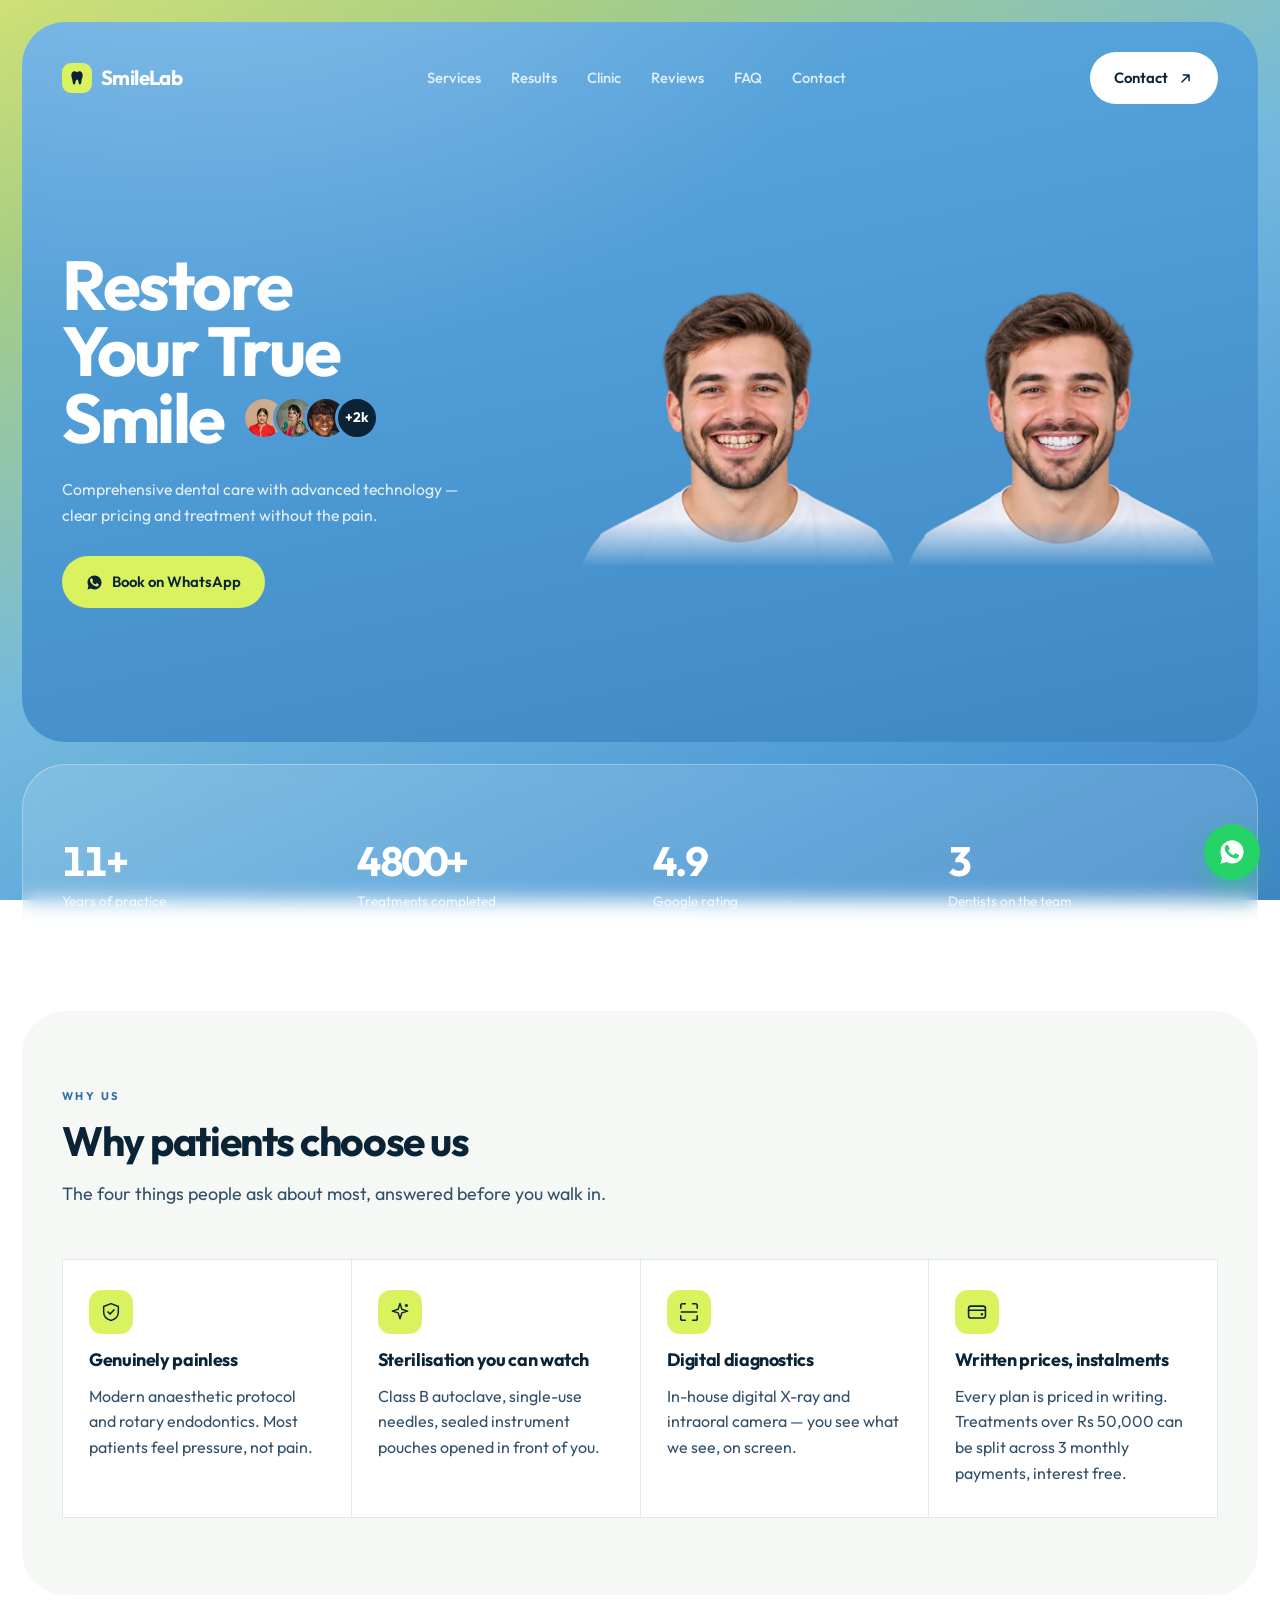
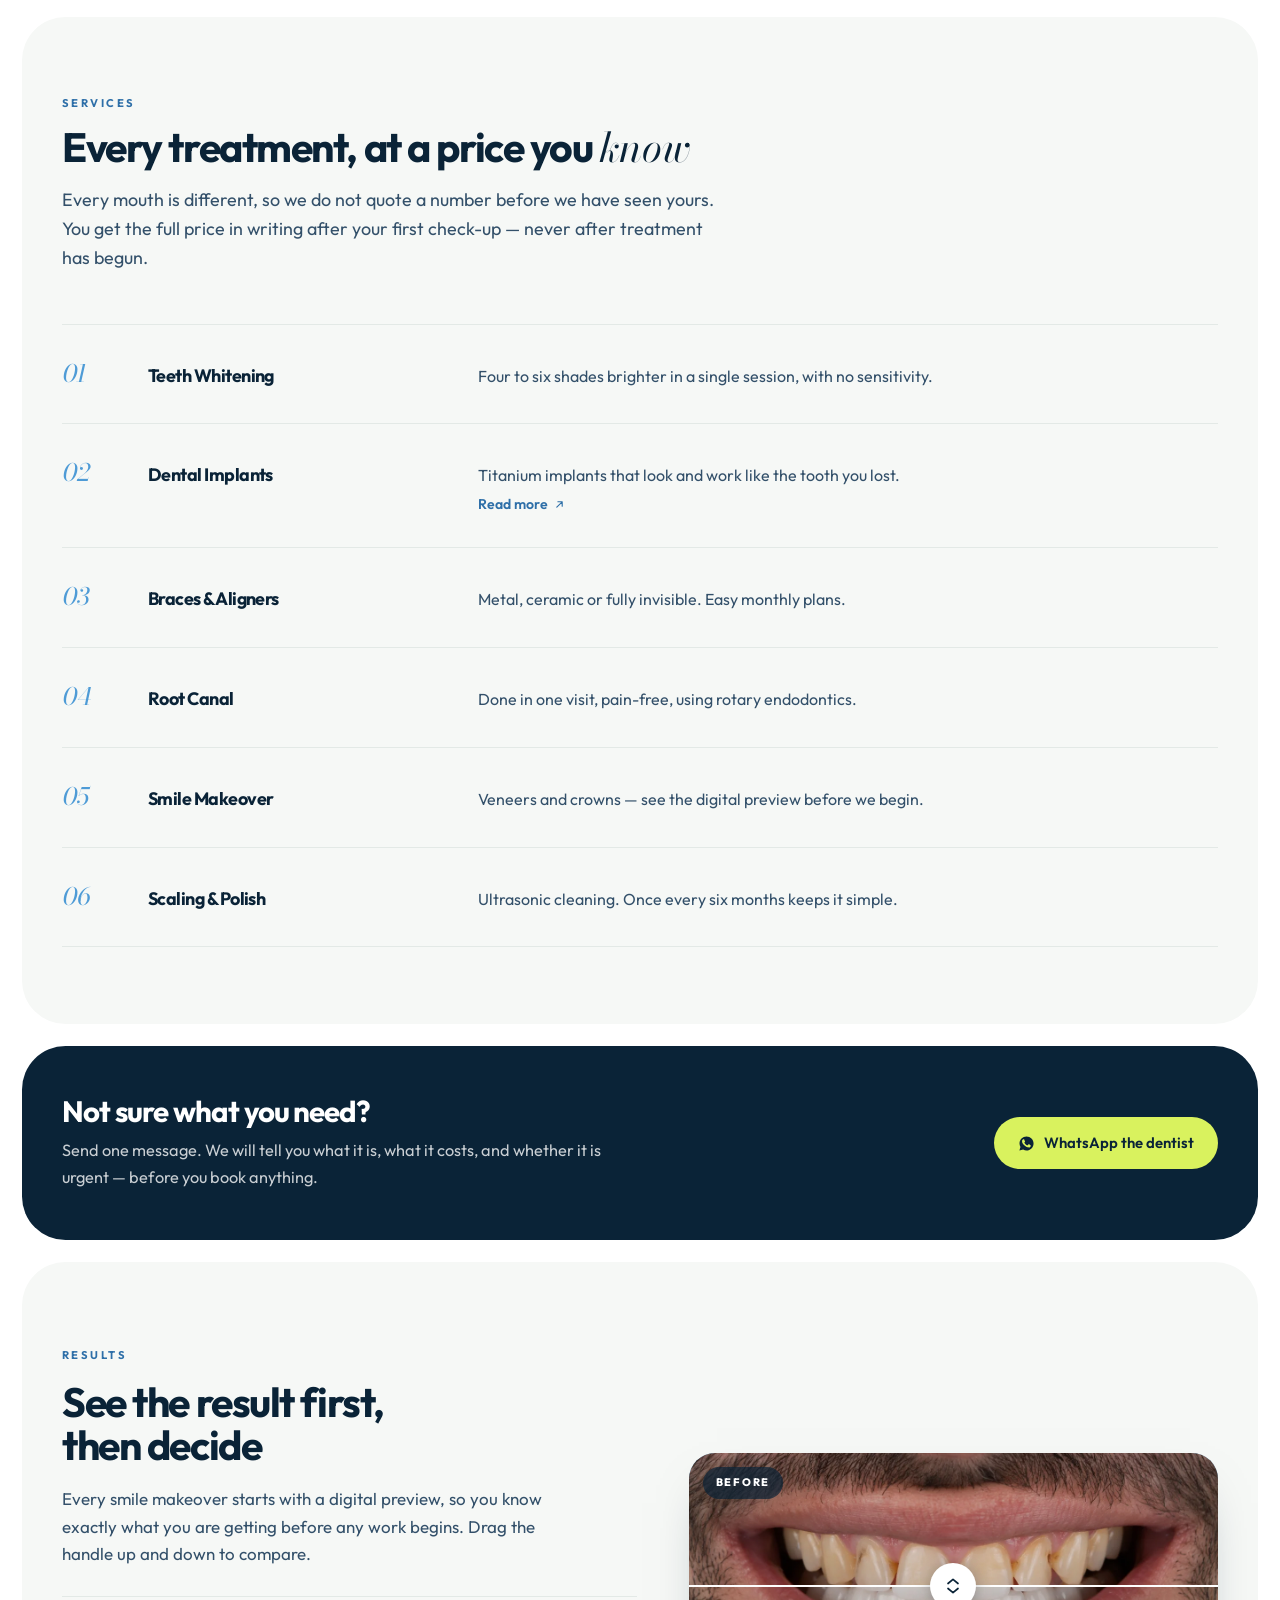
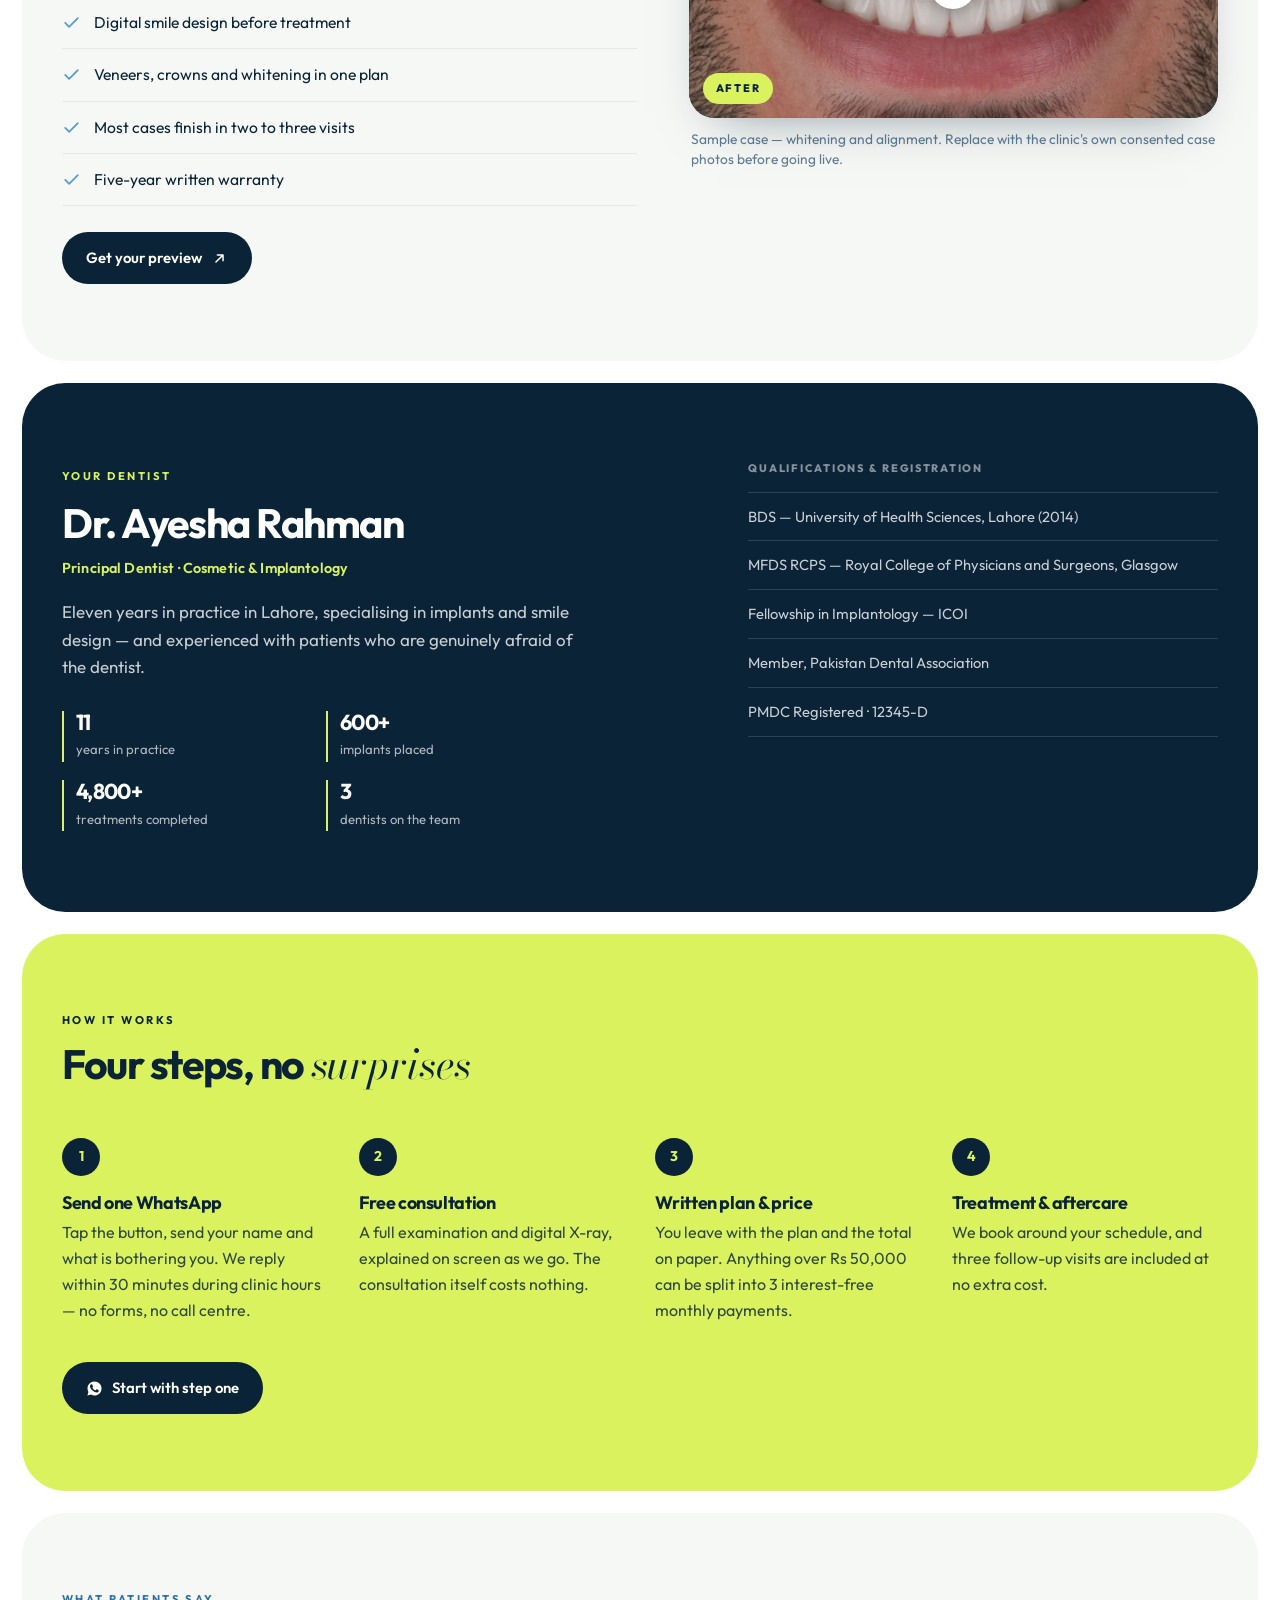
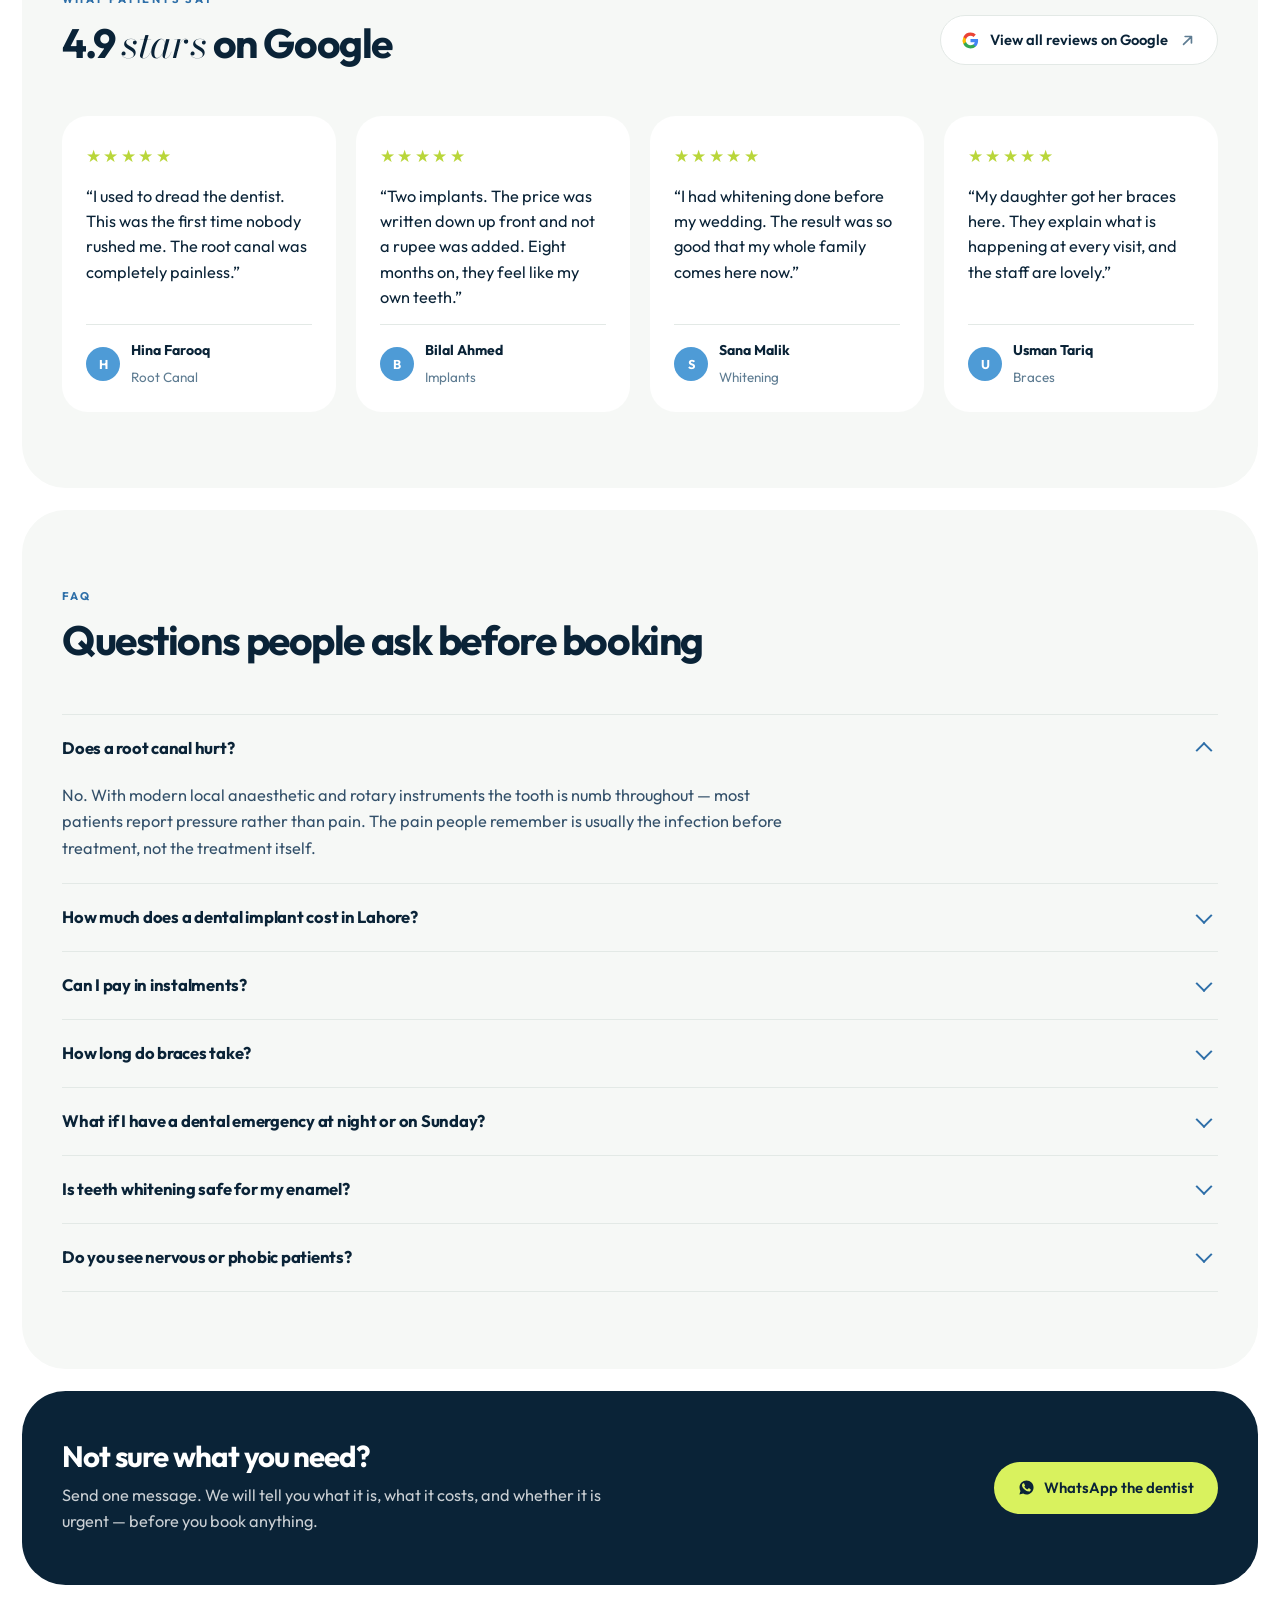
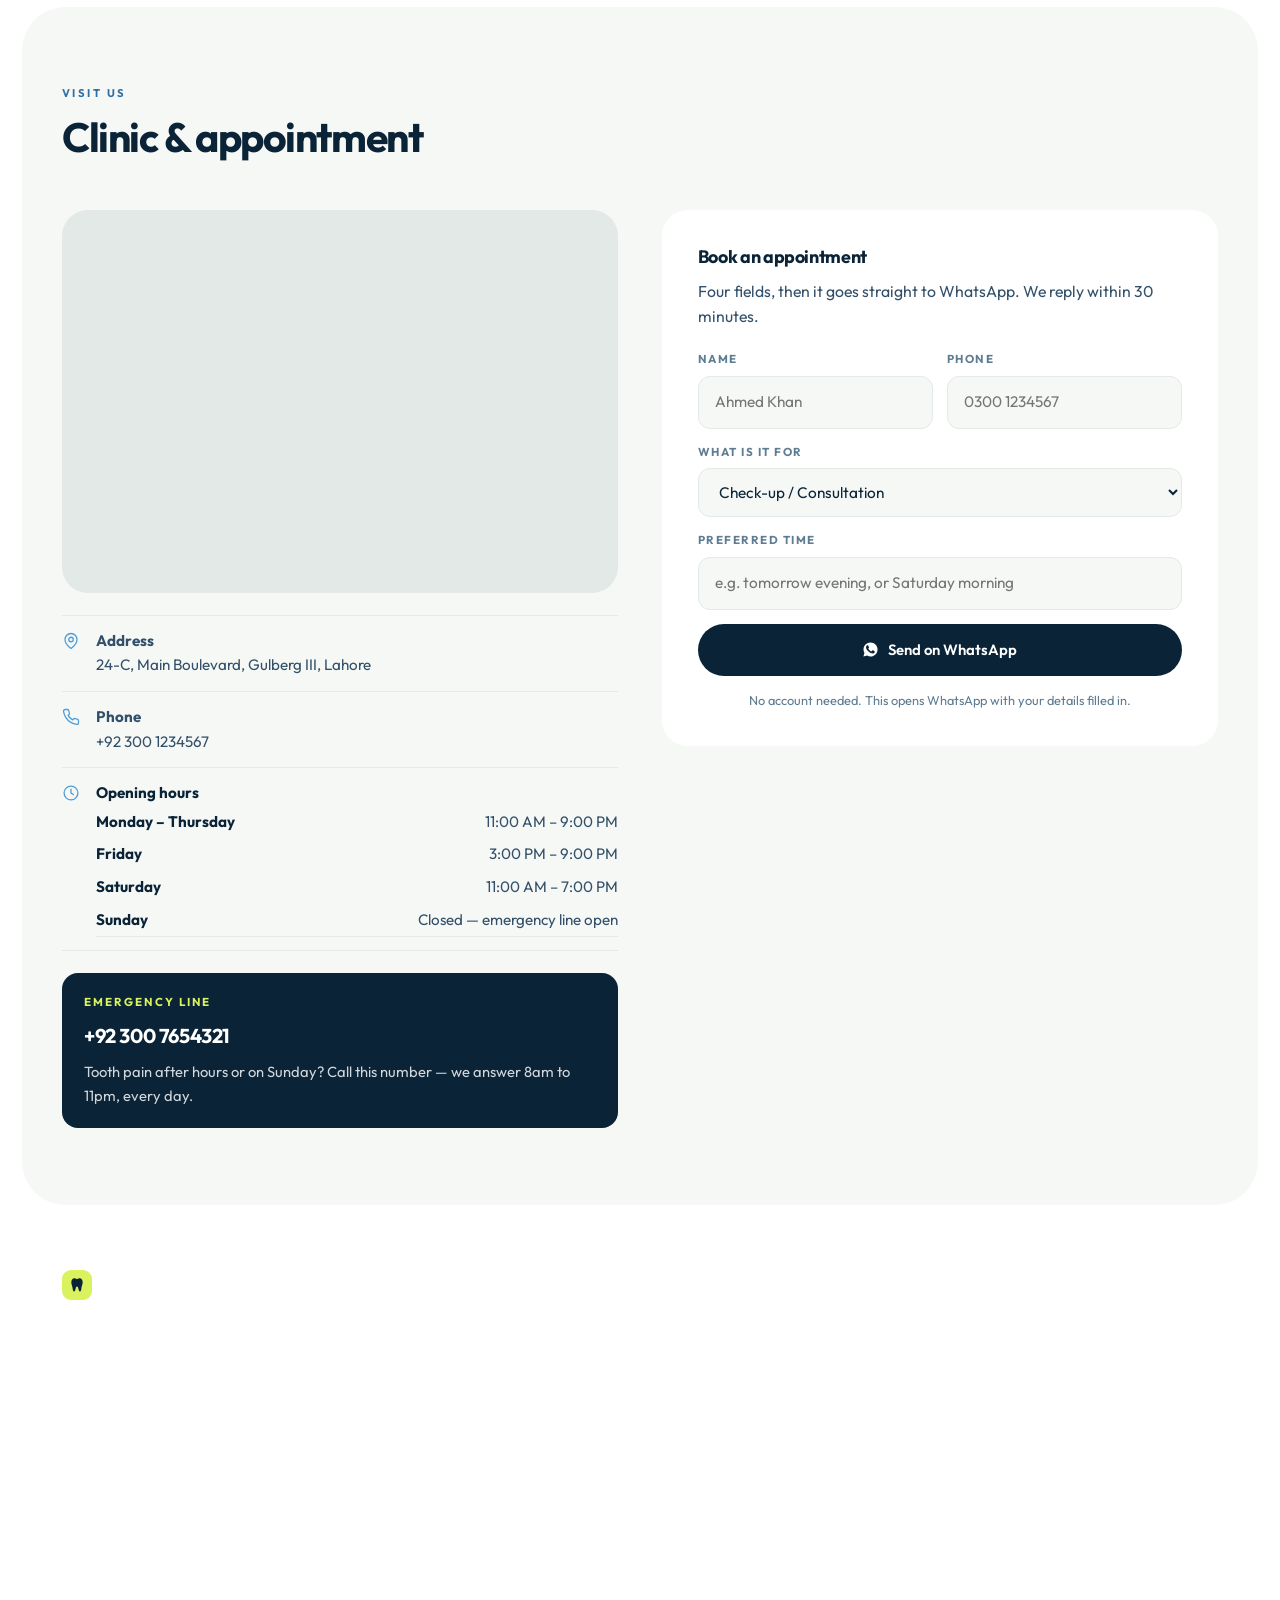
==== commit cd790336: "Fix canonical URLs, drop hotlinked stock, add LocalBusiness schema Three delivery blockers before th" ====
--- a/index.html
+++ b/index.html
@@ -9,11 +9,15 @@
 <meta property="og:title" content="SmileLab — Restore Your True Smile">
 <meta property="og:description" content="Cosmetic &amp; implant dentistry in Lahore. Written prices, painless treatment, instalments available.">
 <meta property="og:type" content="website">
-<link rel="canonical" href="https://example.com/">
+<meta property="og:url" content="https://iwasifmunir.github.io/dentist/">
+<meta property="og:image" content="https://iwasifmunir.github.io/dentist/assets/img/og-cover.jpg">
+<meta property="og:image:width" content="1200">
+<meta property="og:image:height" content="630">
+<meta name="twitter:card" content="summary_large_image">
+<link rel="canonical" href="https://iwasifmunir.github.io/dentist/">
 
 <link rel="preconnect" href="https://fonts.googleapis.com">
 <link rel="preconnect" href="https://fonts.gstatic.com" crossorigin>
-<link rel="preconnect" href="https://images.pexels.com" crossorigin>
 <link rel="stylesheet" href="https://fonts.googleapis.com/css2?family=Bodoni+Moda:ital,opsz,wght@1,6..96,400;1,6..96,500&family=Outfit:wght@400;500;600;700;800&display=swap">
 <link rel="stylesheet" href="assets/css/style.css">
 </head>
@@ -252,7 +256,7 @@
   </div>
   <div class="foot__bar">
     <span>© <span id="year"></span> <span data-bind="name"></span></span>
-    <span>Demo photos from Pexels — replace with the client&rsquo;s own</span>
+    <span>Sample imagery — replace with the clinic&rsquo;s own before going live</span>
   </div>
 </footer>
 
